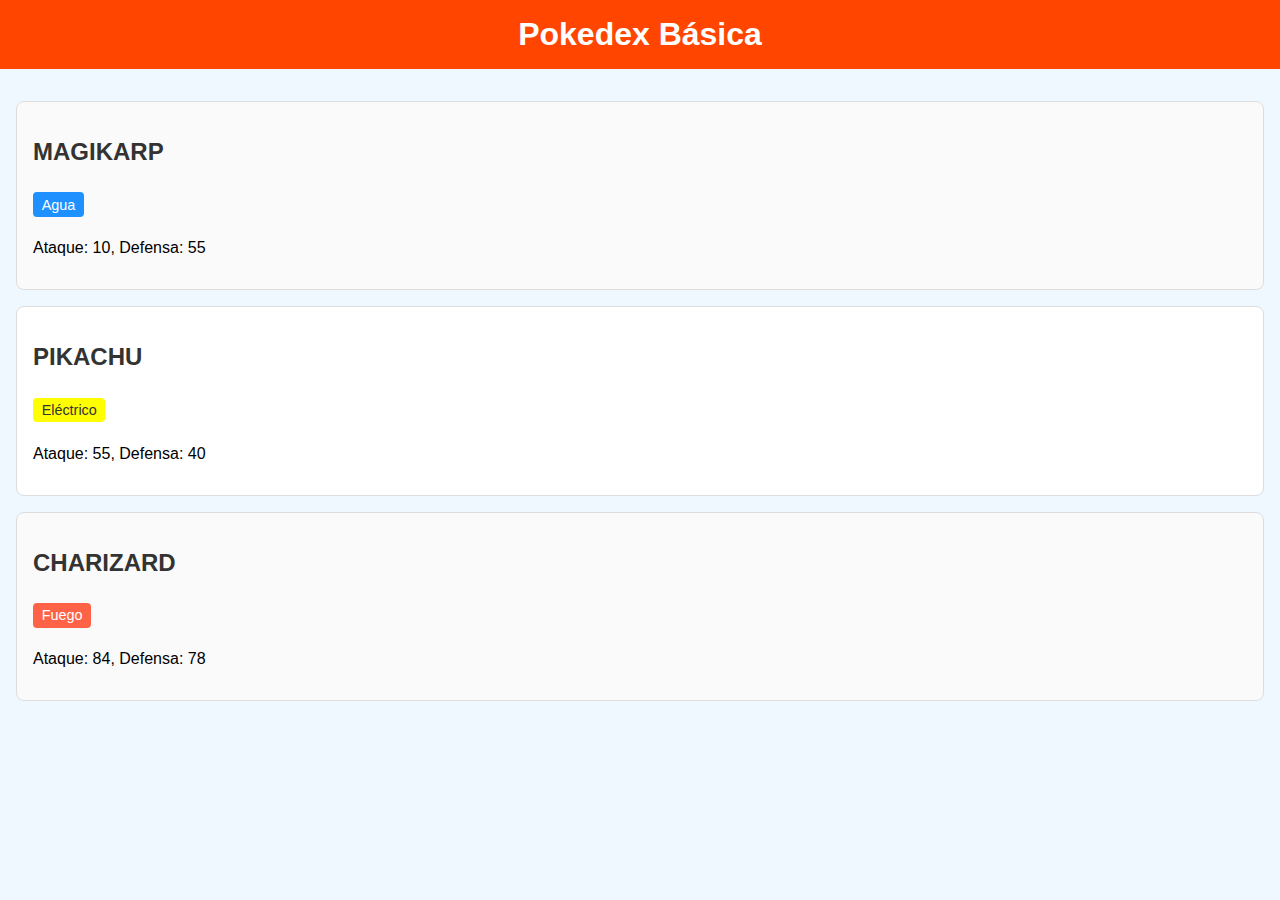
==== index.html @ b8ae5600 "Creación de estructura y estilos de la pagina web" ====
<!DOCTYPE html>
<html lang="es">
<head>
    <meta charset="UTF-8">
    <meta name="viewport" content="width=device-width, initial-scale=1.0">
    <title>Pokedex Básica</title>
    <link rel="stylesheet" href="css/styles.css">
</head>
<body>
    <header id="main-header">
        <h1 class="title">Pokedex Básica</h1>
    </header>
    <main class="pokedex">
        <!-- Pokémon más débil -->
        <section class="pokemon" id="magikarp">
            <h2 class="pokemon-name">Magikarp</h2>
            <div class="pokemon-details">
                <p class="type water">Agua</p>
                <p class="stats">Ataque: 10, Defensa: 55</p>
            </div>
        </section>

        <!-- Pokémon intermedio -->
        <section class="pokemon" id="pikachu">
            <h2 class="pokemon-name">Pikachu</h2>
            <div class="pokemon-details">
                <p class="type electric">Eléctrico</p>
                <p class="stats">Ataque: 55, Defensa: 40</p>
            </div>
        </section>

        <!-- Pokémon más fuerte -->
        <section class="pokemon" id="charizard">
            <h2 class="pokemon-name">Charizard</h2>
            <div class="pokemon-details">
                <p class="type fire">Fuego</p>
                <p class="stats">Ataque: 84, Defensa: 78</p>
            </div>
        </section>
    </main>
</body>
</html>
---- css/styles.css ----
/* Estilo general */
body {
    font-family: Arial, sans-serif;
    margin: 0;
    background-color: #f0f8ff; /* Alice Blue */
}

/* Header */
#main-header {
    background-color: #ff4500; /* Orange Red */
    color: white;
    text-align: center;
    padding: 1em;
}

.title {
    margin: 0;
}

/* Pokedex */
.pokedex {
    display: block;
    padding: 1em;
}

.pokemon {
    display: block;
    border: 1px solid #ddd;
    border-radius: 8px;
    padding: 1em;
    margin: 1em 0;
    transition: transform 0.3s;
}

.pokemon:hover {
    transform: scale(1.05);
    box-shadow: 0 4px 8px rgba(0, 0, 0, 0.2);
}

/* Estilo del nombre del Pokémon */
.pokemon-name {
    display: block;
    font-size: 1.5em;
    color: #333333; /* Gris oscuro */
    margin-bottom: 0.5em;
    text-transform: uppercase;
}

/* Tipos */
.type {
    display: inline-block;
    padding: 0.3em 0.6em;
    border-radius: 4px;
    color: white;
    font-size: 0.9em;
    text-transform: capitalize;
}

.water {
    background-color: #1e90ff; /* Dodger Blue */
}

.electric {
    background-color: rgb(255, 255, 0); /* Amarillo eléctrico */
    color: #333;
}

.fire {
    background-color: #ff6347; /* Tomato */
}

/* Estadísticas */
.stats {
    display: block;
    font-size: 1em;
    margin-top: 0.5em;
}

/* Selectores avanzados */
.pokemon:nth-child(odd) {
    background-color: #fafafa; /* Blanco grisáceo */
}

.pokemon:nth-child(even) {
    background-color: #ffffff;
}

/* Pseudoclases */
.pokemon:active {
    background-color: #ffcccb; /* Misty Rose */
    border-color: #ff4500; /* Orange Red */
}
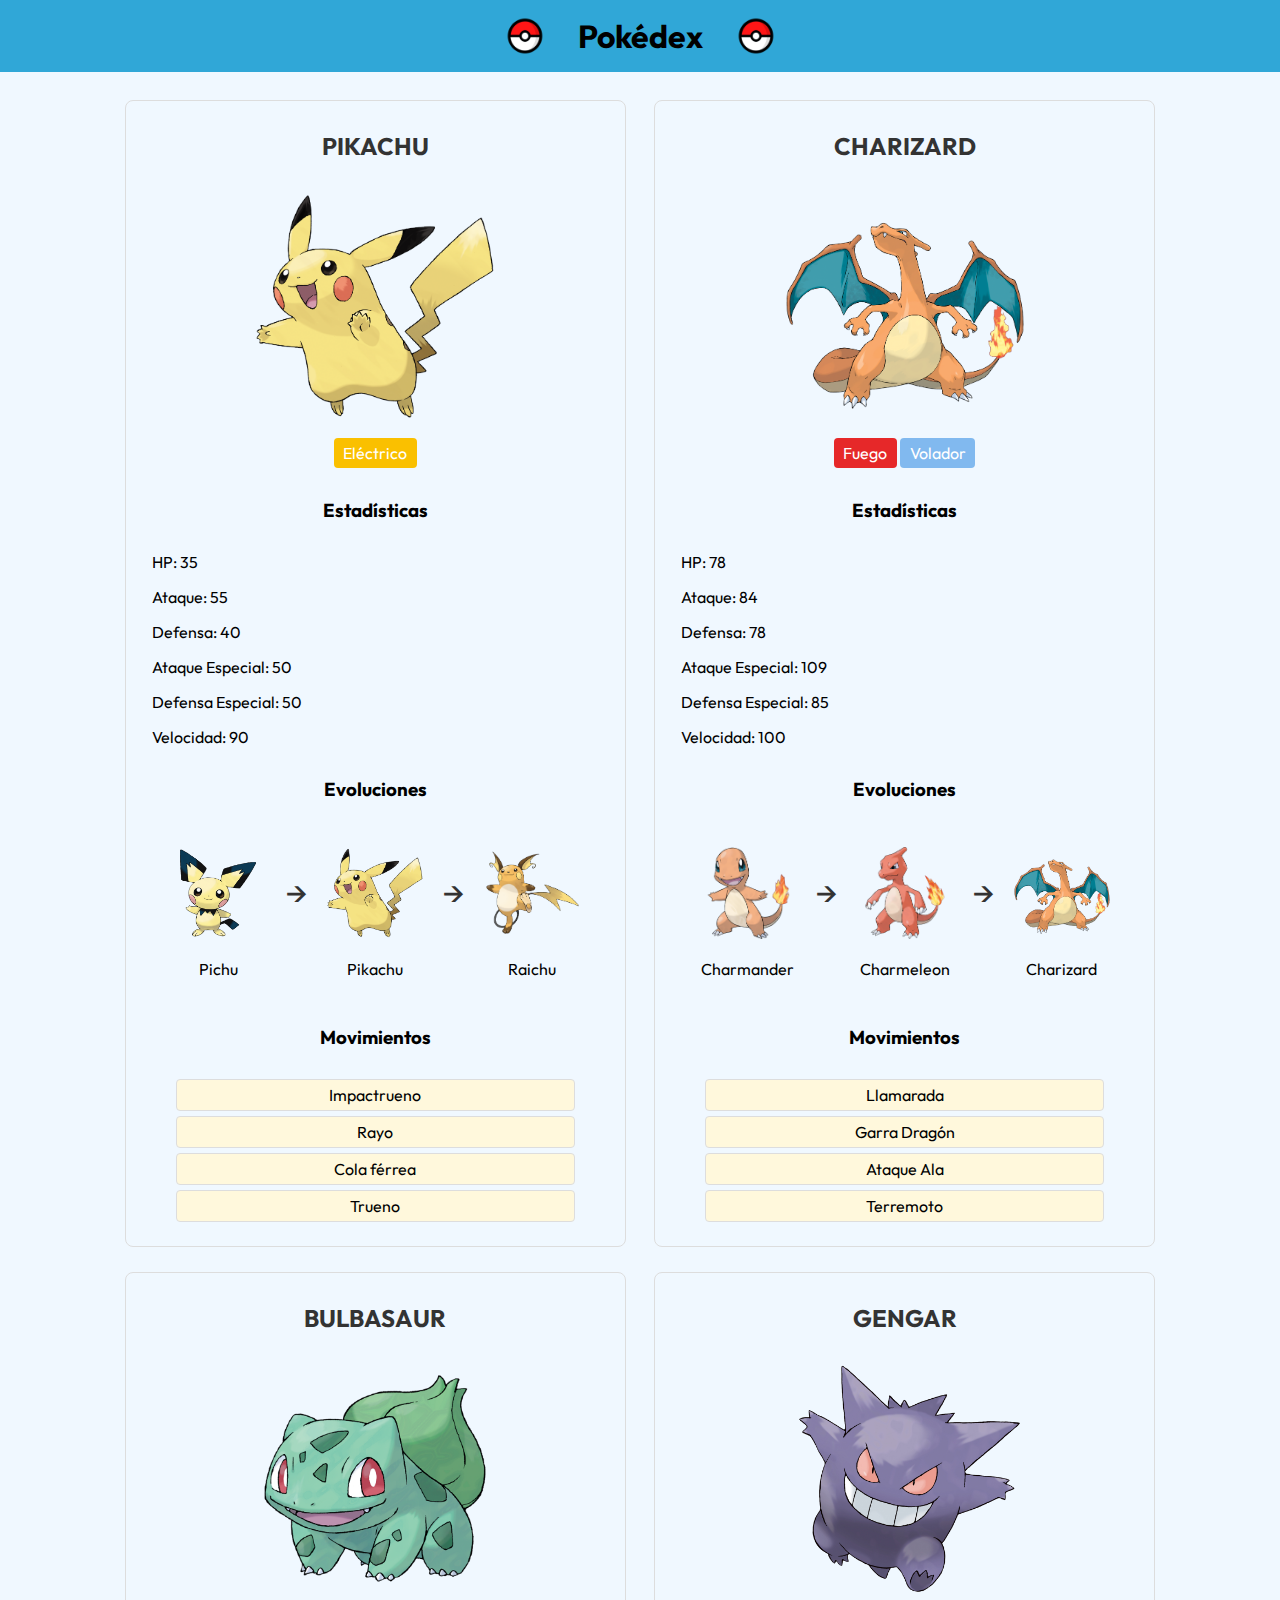
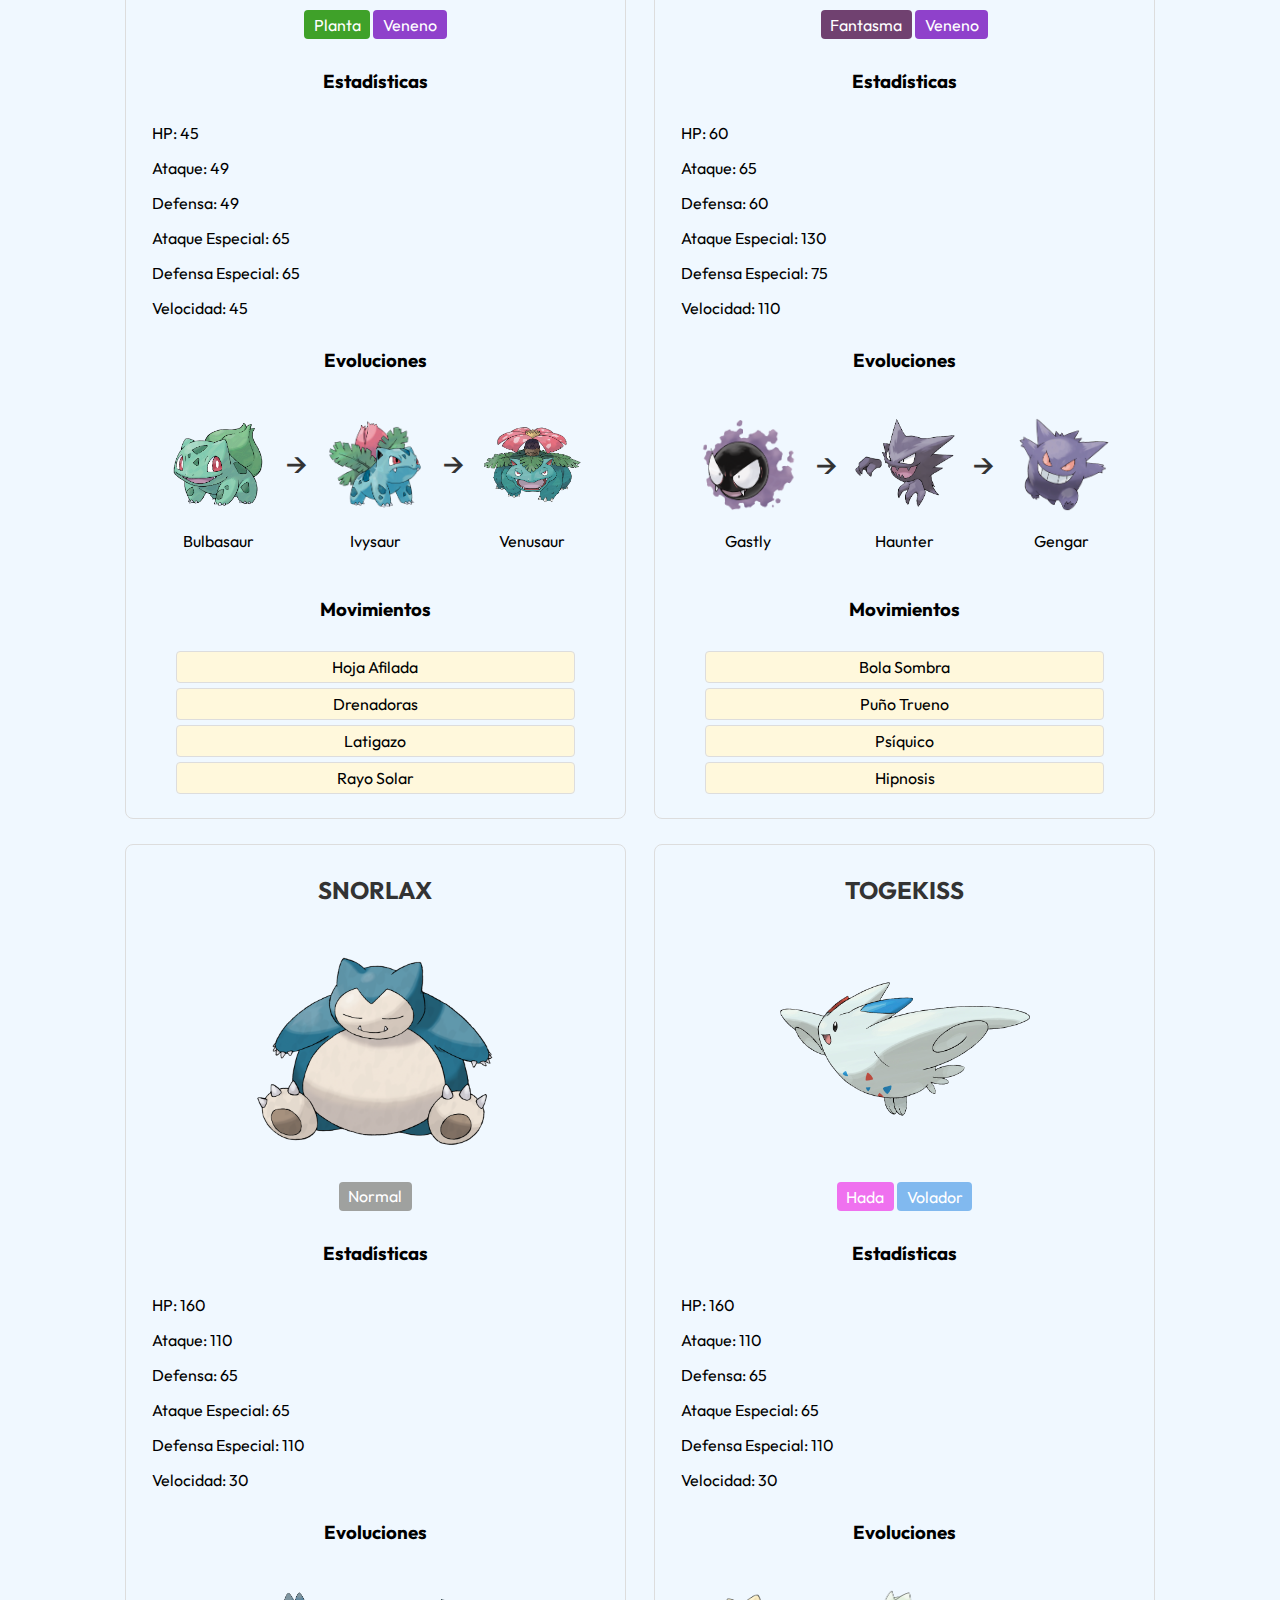
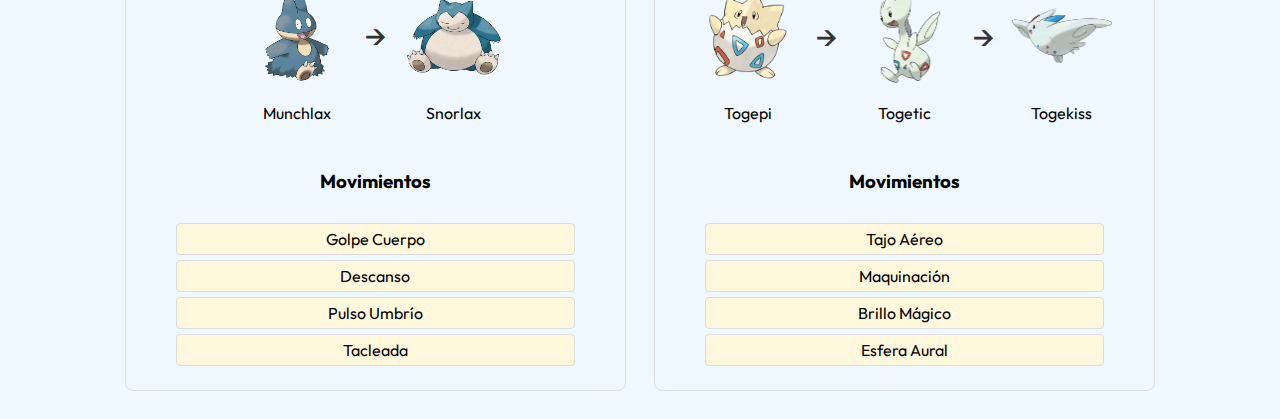
==== commit 4424066a: "Mejora visual de la página, incorporando imágenes, estadísticas, evoluciones y movimientos de combat" ====
--- a/index.html
+++ b/index.html
@@ -4,38 +4,276 @@
     <meta charset="UTF-8">
     <meta name="viewport" content="width=device-width, initial-scale=1.0">
     <title>Pokedex Básica</title>
+    <link rel="preconnect" href="https://fonts.googleapis.com">
+    <link rel="preconnect" href="https://fonts.gstatic.com" crossorigin>
+    <link href="https://fonts.googleapis.com/css2?family=Nunito+Sans:ital,opsz,wght@0,6..12,200..1000;1,6..12,200..1000&family=Outfit:wght@100..900&display=swap" rel="stylesheet">
     <link rel="stylesheet" href="css/styles.css">
 </head>
 <body>
     <header id="main-header">
-        <h1 class="title">Pokedex Básica</h1>
+        <img class="header-icon" src="images/pokeball_icon.png" alt="Pokeball">
+        <h1 class="title">Pokédex</h1>
+        <img class="header-icon" src="images/pokeball_icon.png" alt="Pokeball">
     </header>
-    <main class="pokedex">
-        <!-- Pokémon más débil -->
-        <section class="pokemon" id="magikarp">
-            <h2 class="pokemon-name">Magikarp</h2>
-            <div class="pokemon-details">
-                <p class="type water">Agua</p>
-                <p class="stats">Ataque: 10, Defensa: 55</p>
-            </div>
-        </section>
 
-        <!-- Pokémon intermedio -->
-        <section class="pokemon" id="pikachu">
-            <h2 class="pokemon-name">Pikachu</h2>
-            <div class="pokemon-details">
-                <p class="type electric">Eléctrico</p>
-                <p class="stats">Ataque: 55, Defensa: 40</p>
-            </div>
-        </section>
+    <main>
+        <!-- Pokedex principal -->
+        <section class="pokedex">
+            <article class="pokemon">
+                <h2 class="pokemon-name">Pikachu</h2>
+                <img src="images/pikachu.png" alt="Pikachu" class="pokemon-image">
+                <span class="type electric">Eléctrico</span>
+                <div class="stats">
+                    <h3>Estadísticas</h3>
+                    <p>HP: 35</p>
+                    <p>Ataque: 55</p>
+                    <p>Defensa: 40</p>
+                    <p>Ataque Especial: 50</p>
+                    <p>Defensa Especial: 50</p>
+                    <p>Velocidad: 90</p>
+                </div>
+                <!-- Evoluciones -->
+                <section class="evolutions">
+                    <h3>Evoluciones</h3>
+                    <div class="evolution-line">
+                        <div class="evolution-stage">
+                            <img src="images/pichu.png" alt="Pichu">
+                            <p>Pichu</p>
+                        </div>
+                        <span class="arrow">→</span>
+                        <div class="evolution-stage">
+                            <img src="images/pikachu.png" alt="Pikachu">
+                            <p>Pikachu</p>
+                        </div>
+                        <span class="arrow">→</span>
+                        <div class="evolution-stage">
+                            <img src="images/raichu.png" alt="Raichu">
+                            <p>Raichu</p>
+                        </div>
+                    </div>
+                </section>
+                <!-- Movimientos -->
+                <section class="moves">
+                    <h3>Movimientos</h3>
+                    <ul>
+                        <li>Impactrueno</li>
+                        <li>Rayo</li>
+                        <li>Cola férrea</li>
+                        <li>Trueno</li>
+                    </ul>
+                </section>
+            </article>
+            <article class="pokemon">
+                <h2 class="pokemon-name">Charizard</h2>
+                <img src="images/charizard.png" alt="Charizard" class="pokemon-image">
+                <span class="type fire">Fuego</span>
+                <span class="type flying">Volador</span>
+                <div class="stats">
+                    <h3>Estadísticas</h3>
+                    <p>HP: 78</p>
+                    <p>Ataque: 84</p>
+                    <p>Defensa: 78</p>
+                    <p>Ataque Especial: 109</p>
+                    <p>Defensa Especial: 85</p>
+                    <p>Velocidad: 100</p>
+                </div>
+                <section class="evolutions">
+                    <h3>Evoluciones</h3>
+                    <div class="evolution-line">
+                        <div class="evolution-stage">
+                            <img src="images/charmander.png" alt="Charmander">
+                            <p>Charmander</p>
+                        </div>
+                        <span class="arrow">→</span>
+                        <div class="evolution-stage">
+                            <img src="images/charmeleon.png" alt="Charmeleon">
+                            <p>Charmeleon</p>
+                        </div>
+                        <span class="arrow">→</span>
+                        <div class="evolution-stage">
+                            <img src="images/charizard.png" alt="Charizard">
+                            <p>Charizard</p>
+                        </div>
+                    </div>
+                </section>
+                <section class="moves">
+                    <h3>Movimientos</h3>
+                    <ul>
+                        <li>Llamarada</li>
+                        <li>Garra Dragón</li>
+                        <li>Ataque Ala</li>
+                        <li>Terremoto</li>
+                    </ul>
+                </section>
+            </article>
 
-        <!-- Pokémon más fuerte -->
-        <section class="pokemon" id="charizard">
-            <h2 class="pokemon-name">Charizard</h2>
-            <div class="pokemon-details">
-                <p class="type fire">Fuego</p>
-                <p class="stats">Ataque: 84, Defensa: 78</p>
-            </div>
+            <article class="pokemon">
+                <h2 class="pokemon-name">Bulbasaur</h2>
+                <img src="images/bulbasaur.png" alt="Bulbasaur" class="pokemon-image">
+                <span class="type grass">Planta</span>
+                <span class="type poison">Veneno</span>
+                <div class="stats">
+                    <h3>Estadísticas</h3>
+                    <p>HP: 45</p>
+                    <p>Ataque: 49</p>
+                    <p>Defensa: 49</p>
+                    <p>Ataque Especial: 65</p>
+                    <p>Defensa Especial: 65</p>
+                    <p>Velocidad: 45</p>
+                </div>
+                <section class="evolutions">
+                    <h3>Evoluciones</h3>
+                    <div class="evolution-line">
+                        <div class="evolution-stage">
+                            <img src="images/bulbasaur.png" alt="Bulbasaur">
+                            <p>Bulbasaur</p>
+                        </div>
+                        <span class="arrow">→</span>
+                        <div class="evolution-stage">
+                            <img src="images/ivysaur.png" alt="Ivysaur">
+                            <p>Ivysaur</p>
+                        </div>
+                        <span class="arrow">→</span>
+                        <div class="evolution-stage">
+                            <img src="images/venusaur.png" alt="Venusaur">
+                            <p>Venusaur</p>
+                        </div>
+                    </div>
+                </section>
+                <section class="moves">
+                    <h3>Movimientos</h3>
+                    <ul>
+                        <li>Hoja Afilada</li>
+                        <li>Drenadoras</li>
+                        <li>Latigazo</li>
+                        <li>Rayo Solar</li>
+                    </ul>
+                </section>
+            </article>
+            <article class="pokemon">
+                <h2 class="pokemon-name">Gengar</h2>
+                <img src="images/gengar.png" alt="Gengar" class="pokemon-image">
+                <span class="type ghost">Fantasma</span>
+                <span class="type poison">Veneno</span>
+                <div class="stats">
+                    <h3>Estadísticas</h3>
+                    <p>HP: 60</p>
+                    <p>Ataque: 65</p>
+                    <p>Defensa: 60</p>
+                    <p>Ataque Especial: 130</p>
+                    <p>Defensa Especial: 75</p>
+                    <p>Velocidad: 110</p>
+                </div>
+                <section class="evolutions">
+                    <h3>Evoluciones</h3>
+                    <div class="evolution-line">
+                        <div class="evolution-stage">
+                            <img src="images/gastly.png" alt="Gastly">
+                            <p>Gastly</p>
+                        </div>
+                        <span class="arrow">→</span>
+                        <div class="evolution-stage">
+                            <img src="images/haunter.png" alt="Haunter">
+                            <p>Haunter</p>
+                        </div>
+                        <span class="arrow">→</span>
+                        <div class="evolution-stage">
+                            <img src="images/gengar.png" alt="Gengar">
+                            <p>Gengar</p>
+                        </div>
+                    </div>
+                </section>
+                <section class="moves">
+                    <h3>Movimientos</h3>
+                    <ul>
+                        <li>Bola Sombra</li>
+                        <li>Puño Trueno</li>
+                        <li>Psíquico</li>
+                        <li>Hipnosis</li>
+                    </ul>
+                </section>
+            </article>
+            <article class="pokemon">
+                <h2 class="pokemon-name">Snorlax</h2>
+                <img src="images/snorlax.png" alt="Snorlax" class="pokemon-image">
+                <span class="type normal">Normal</span>
+                <div class="stats">
+                    <h3>Estadísticas</h3>
+                    <p>HP: 160</p>
+                    <p>Ataque: 110</p>
+                    <p>Defensa: 65</p>
+                    <p>Ataque Especial: 65</p>
+                    <p>Defensa Especial: 110</p>
+                    <p>Velocidad: 30</p>
+                </div>
+                <section class="evolutions">
+                    <h3>Evoluciones</h3>
+                    <div class="evolution-line">
+                        <div class="evolution-stage">
+                            <img src="images/munchlax.png" alt="Munchlax">
+                            <p>Munchlax</p>
+                        </div>
+                        <span class="arrow">→</span>
+                        <div class="evolution-stage">
+                            <img src="images/snorlax.png" alt="Snorlax">
+                            <p>Snorlax</p>
+                        </div>
+                    </div>
+                </section>
+                <section class="moves">
+                    <h3>Movimientos</h3>
+                    <ul>
+                        <li>Golpe Cuerpo</li>
+                        <li>Descanso</li>
+                        <li>Pulso Umbrío</li>
+                        <li>Tacleada</li>
+                    </ul>
+                </section>
+            </article>
+            <article class="pokemon">
+                <h2 class="pokemon-name">Togekiss</h2>
+                <img src="images/togekiss.png" alt="Togekiss" class="pokemon-image">
+                <span class="type fairy">Hada</span>
+                <span class="type flying">Volador</span>
+                <div class="stats">
+                    <h3>Estadísticas</h3>
+                    <p>HP: 160</p>
+                    <p>Ataque: 110</p>
+                    <p>Defensa: 65</p>
+                    <p>Ataque Especial: 65</p>
+                    <p>Defensa Especial: 110</p>
+                    <p>Velocidad: 30</p>
+                </div>
+                <section class="evolutions">
+                    <h3>Evoluciones</h3>
+                    <div class="evolution-line">
+                        <div class="evolution-stage">
+                            <img src="images/togepi.png" alt="Munchlax">
+                            <p>Togepi</p>
+                        </div>
+                        <span class="arrow">→</span>
+                        <div class="evolution-stage">
+                            <img src="images/togetic.png" alt="Snorlax">
+                            <p>Togetic</p>
+                        </div>
+                        <span class="arrow">→</span>
+                        <div class="evolution-stage">
+                            <img src="images/togekiss.png" alt="Snorlax">
+                            <p>Togekiss</p>
+                        </div>
+                    </div>
+                </section>
+                <section class="moves">
+                    <h3>Movimientos</h3>
+                    <ul>
+                        <li>Tajo Aéreo</li>
+                        <li>Maquinación</li>
+                        <li>Brillo Mágico</li>
+                        <li>Esfera Aural</li>
+                    </ul>
+                </section>
+            </article>
+            <!-- Puedes agregar más Pokémon aquí -->
         </section>
     </main>
 </body>
--- a/css/styles.css
+++ b/css/styles.css
@@ -1,34 +1,63 @@
+* {
+    padding: 0;
+    margin: 0;
+}
+
 /* Estilo general */
 body {
-    font-family: Arial, sans-serif;
+    font-family: "Outfit", sans-serif;
     margin: 0;
     background-color: #f0f8ff; /* Alice Blue */
+    box-sizing: border-box;
 }
 
 /* Header */
 #main-header {
-    background-color: #ff4500; /* Orange Red */
+    background-color: #30A7D7; /* Orange Red */
     color: white;
     text-align: center;
     padding: 1em;
 }
 
+.header-icon {
+    display: inline-block;
+    width: 40px;
+    height: auto;
+    vertical-align: middle;
+    margin: 0 30px;
+}
+
 .title {
+    display: inline-block;
     margin: 0;
+    color: black;
+    vertical-align: middle;
 }
 
 /* Pokedex */
 .pokedex {
     display: block;
     padding: 1em;
+    text-align: center;
+}
+
+.pokedex h2 {
+    margin: 30px 0;
+}
+
+.pokedex h3 {
+    text-align: center;
+    margin: 30px 0;
 }
 
 .pokemon {
-    display: block;
+    display: inline-block;
+    width: 40%; /* Ajuste para permitir dos por fila */
+    min-width: 300px;
+    margin: 1%;
     border: 1px solid #ddd;
     border-radius: 8px;
-    padding: 1em;
-    margin: 1em 0;
+    vertical-align: top; /* Alinear correctamente */
     transition: transform 0.3s;
 }
 
@@ -46,27 +75,52 @@
     text-transform: uppercase;
 }
 
+/* Imagen del Pokémon */
+.pokemon img {
+    display: block;
+    width: 250px;
+    height: auto;
+    margin: 0 auto 1em;
+}
+
 /* Tipos */
 .type {
     display: inline-block;
     padding: 0.3em 0.6em;
     border-radius: 4px;
     color: white;
-    font-size: 0.9em;
+    font-size: 1em;
     text-transform: capitalize;
 }
 
 .water {
-    background-color: #1e90ff; /* Dodger Blue */
+    background-color: #2980EF; /* Dodger Blue */
 }
 
 .electric {
-    background-color: rgb(255, 255, 0); /* Amarillo eléctrico */
-    color: #333;
+    background-color: #FAC000; /* Amarillo eléctrico */
 }
 
 .fire {
-    background-color: #ff6347; /* Tomato */
+    background-color: #E62829; /* Tomato */
+}
+.flying {
+    background-color: #81B9EF;
+}
+.grass {
+    background-color: #3FA129;
+}
+.poison {
+    background-color: #8F41CB;
+}
+.fairy {
+    background-color: #EF71EF;
+}
+.ghost {
+    background-color: #704170;
+}
+.normal {
+    background-color: #9FA19F;
 }
 
 /* Estadísticas */
@@ -74,19 +128,71 @@
     display: block;
     font-size: 1em;
     margin-top: 0.5em;
+    text-align: left;
+    padding: 0 1em;
 }
 
-/* Selectores avanzados */
-.pokemon:nth-child(odd) {
-    background-color: #fafafa; /* Blanco grisáceo */
+.stats p {
+    margin: 15px 0;
+    margin-left: 10px;
 }
 
-.pokemon:nth-child(even) {
-    background-color: #ffffff;
-}
 
 /* Pseudoclases */
 .pokemon:active {
     background-color: #ffcccb; /* Misty Rose */
     border-color: #ff4500; /* Orange Red */
 }
+/* Evoluciones */
+.evolutions {
+    margin-top: 1em;
+}
+
+.evolution-line {
+    display: inline-block;
+    text-align: center;
+    margin: 1em 0;
+}
+
+.evolution-stage {
+    display: inline-block;
+    text-align: center;
+    margin: 0 10px;
+    vertical-align: middle;
+    position: relative;
+}
+
+.evolution-stage img {
+    display: inline-block;
+    width: 100px;
+    height: auto;
+}
+
+.arrow {
+    display: inline-block;
+    font-size: 2em;
+    color: #333;
+    vertical-align: middle;
+    position: relative;
+    top: -20px;
+    margin: 0 5px;
+}
+
+/* Movimientos */
+.moves {
+    margin-top: 1em;
+    margin-bottom: 1.5em;
+}
+
+.moves ul {
+    list-style-type: none;
+    padding: 0;
+}
+
+.moves li {
+    background-color: #fff8dc; /* Cornsilk */
+    margin: 5px 50px;
+    padding: 5px;
+    border-radius: 4px;
+    border: 1px solid #ddd;
+}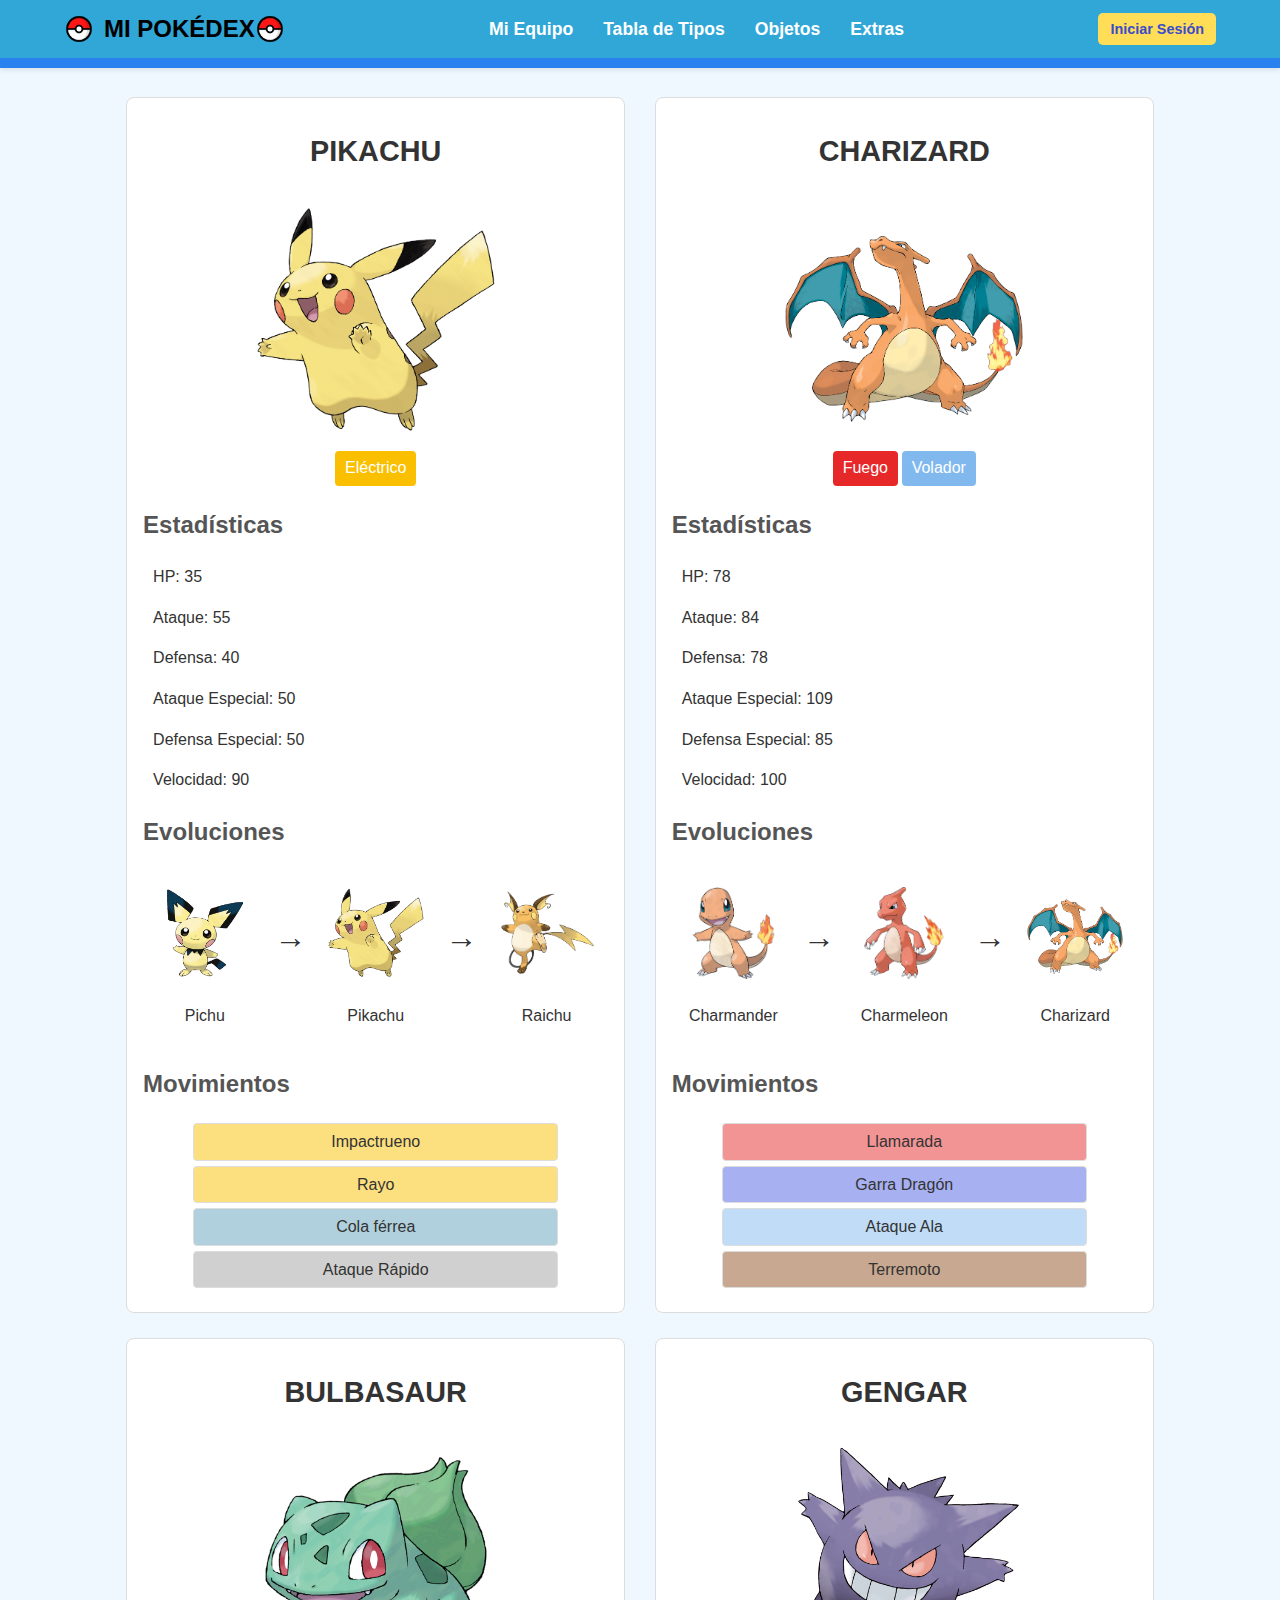
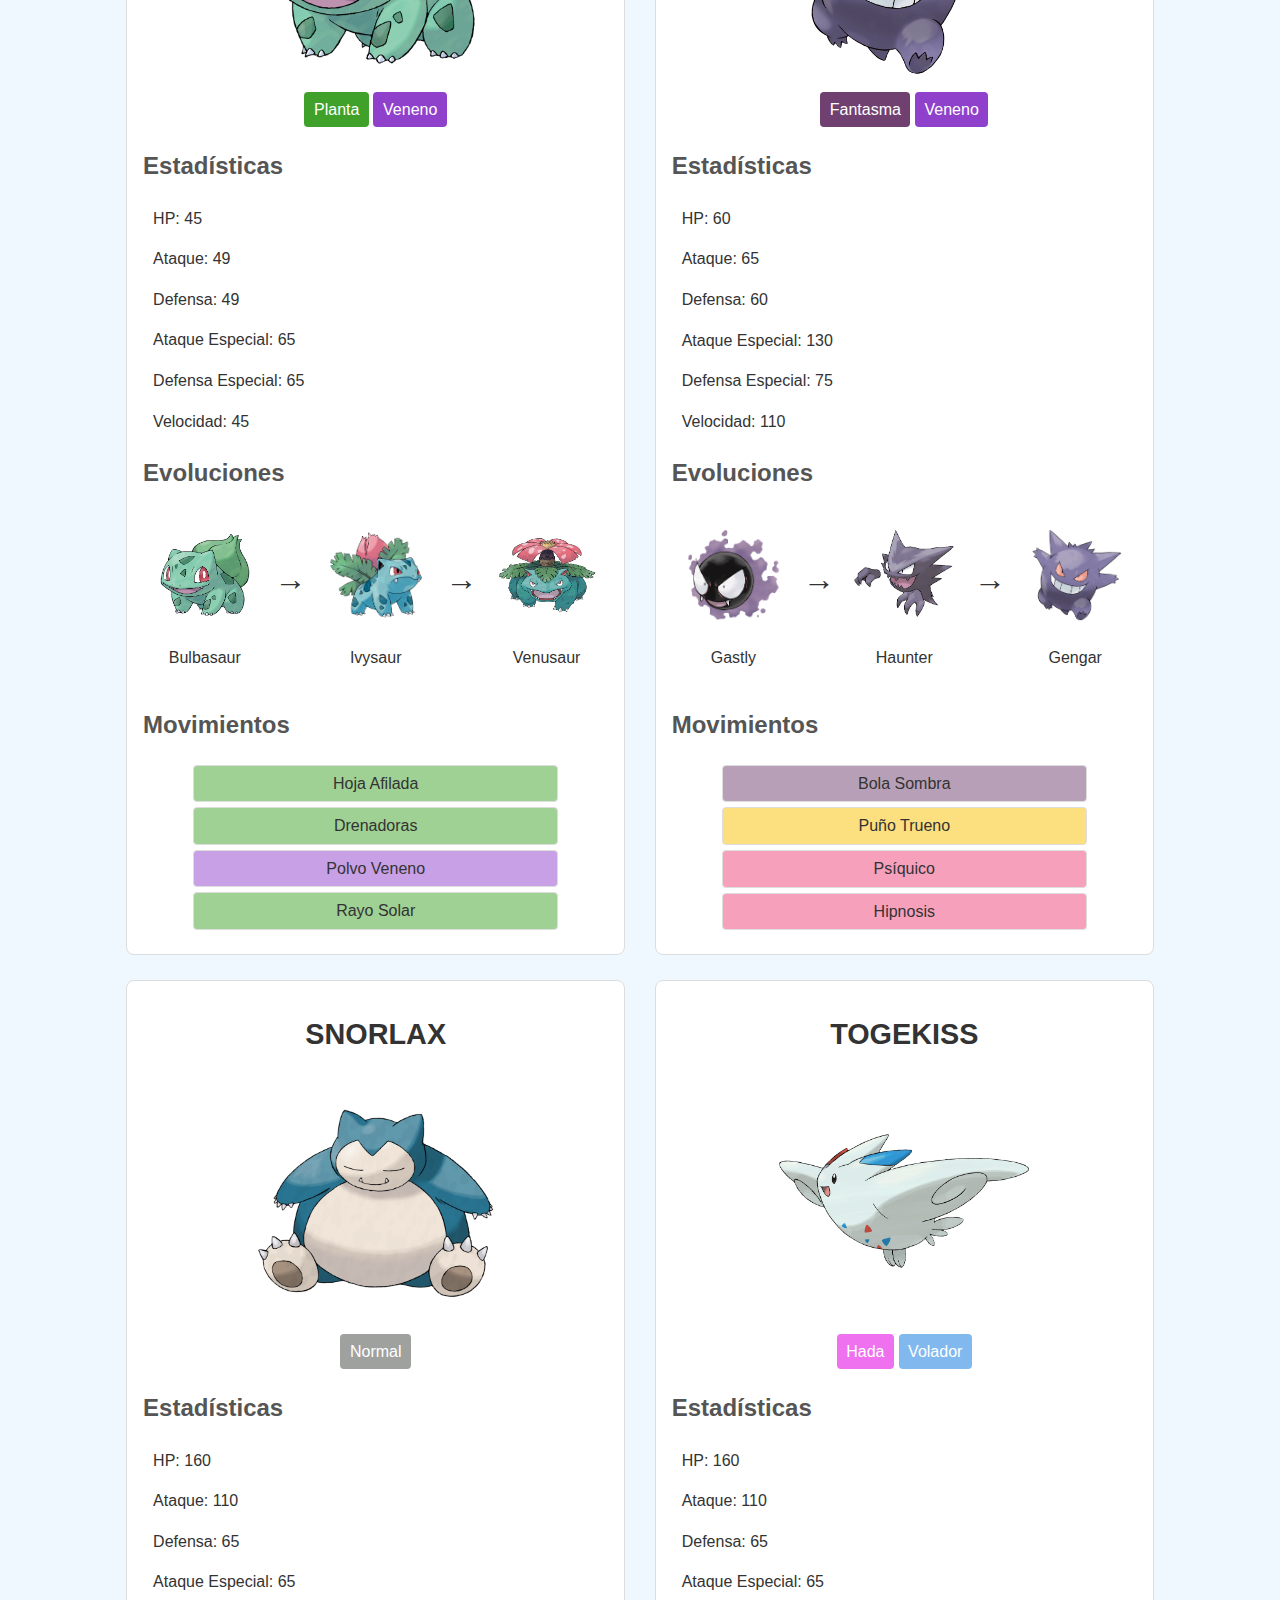
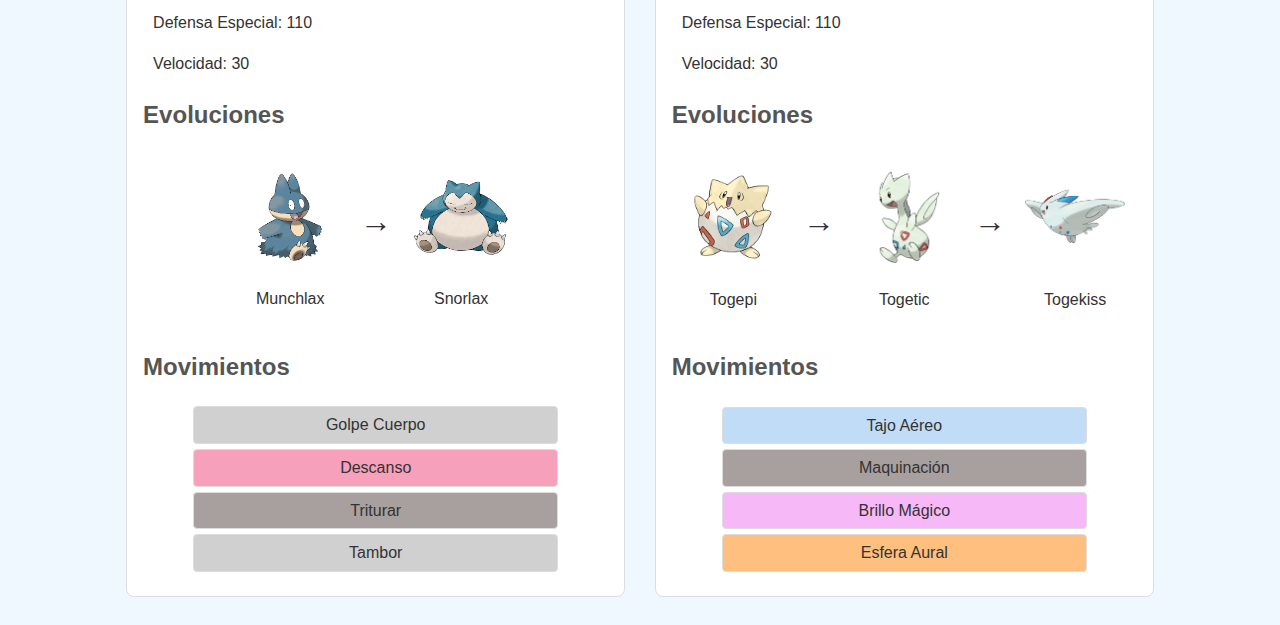
==== commit fe074f10: "Implementación de especificidad y herencia CSS; nuevas secciones en navbar (sin funcionalidad); dise" ====
--- a/index.html
+++ b/index.html
@@ -8,13 +8,32 @@
     <link rel="preconnect" href="https://fonts.gstatic.com" crossorigin>
     <link href="https://fonts.googleapis.com/css2?family=Nunito+Sans:ital,opsz,wght@0,6..12,200..1000;1,6..12,200..1000&family=Outfit:wght@100..900&display=swap" rel="stylesheet">
     <link rel="stylesheet" href="css/styles.css">
+    <script>
+        function toggleMenu() {
+            const navLinks = document.querySelector('.nav-links');
+            navLinks.classList.toggle('active');  // Cambia la visibilidad de los enlaces de navegación
+        }
+    </script>
 </head>
 <body>
-    <header id="main-header">
-        <img class="header-icon" src="images/pokeball_icon.png" alt="Pokeball">
-        <h1 class="title">Pokédex</h1>
-        <img class="header-icon" src="images/pokeball_icon.png" alt="Pokeball">
-    </header>
+    <nav class="navbar">
+
+        <div class="logo">
+            <img src="images/pokeball_icon.png" alt="Pokébola" class="pokeball">
+            <span class="title">Mi Pokédex</span>
+            <img src="images/pokeball_icon.png" alt="Pokébola" class="pokeball">
+        </div>
+        <button class="menu-toggle" onclick="toggleMenu()">&#9776;</button>
+        <ul class="nav-links">
+            <li><a href="#team">Mi Equipo</a></li>
+            <li><a href="#types">Tabla de Tipos</a></li>
+            <li><a href="#items">Objetos</a></li>
+            <li><a href="#extras">Extras</a></li>
+        </ul>
+        <div class="actions">
+            <button class="btn-login">Iniciar Sesión</button>
+        </div>
+    </nav>
 
     <main>
         <!-- Pokedex principal -->
@@ -56,10 +75,10 @@
                 <section class="moves">
                     <h3>Movimientos</h3>
                     <ul>
-                        <li>Impactrueno</li>
-                        <li>Rayo</li>
-                        <li>Cola férrea</li>
-                        <li>Trueno</li>
+                        <li class="electric">Impactrueno</li>
+                        <li class="electric">Rayo</li>
+                        <li class="steel">Cola férrea</li>
+                        <li class="normal">Ataque Rápido</li>
                     </ul>
                 </section>
             </article>
@@ -99,10 +118,10 @@
                 <section class="moves">
                     <h3>Movimientos</h3>
                     <ul>
-                        <li>Llamarada</li>
-                        <li>Garra Dragón</li>
-                        <li>Ataque Ala</li>
-                        <li>Terremoto</li>
+                        <li class="fire">Llamarada</li>
+                        <li class="dragon">Garra Dragón</li>
+                        <li class="flying">Ataque Ala</li>
+                        <li class="ground">Terremoto</li>
                     </ul>
                 </section>
             </article>
@@ -143,10 +162,10 @@
                 <section class="moves">
                     <h3>Movimientos</h3>
                     <ul>
-                        <li>Hoja Afilada</li>
-                        <li>Drenadoras</li>
-                        <li>Latigazo</li>
-                        <li>Rayo Solar</li>
+                        <li class="grass">Hoja Afilada</li>
+                        <li class="grass">Drenadoras</li>
+                        <li class="poison">Polvo Veneno</li>
+                        <li class="grass">Rayo Solar</li>
                     </ul>
                 </section>
             </article>
@@ -186,10 +205,10 @@
                 <section class="moves">
                     <h3>Movimientos</h3>
                     <ul>
-                        <li>Bola Sombra</li>
-                        <li>Puño Trueno</li>
-                        <li>Psíquico</li>
-                        <li>Hipnosis</li>
+                        <li class="ghost">Bola Sombra</li>
+                        <li class="electric">Puño Trueno</li>
+                        <li class="psychic">Psíquico</li>
+                        <li class="psychic">Hipnosis</li>
                     </ul>
                 </section>
             </article>
@@ -223,10 +242,10 @@
                 <section class="moves">
                     <h3>Movimientos</h3>
                     <ul>
-                        <li>Golpe Cuerpo</li>
-                        <li>Descanso</li>
-                        <li>Pulso Umbrío</li>
-                        <li>Tacleada</li>
+                        <li class="normal">Golpe Cuerpo</li>
+                        <li class="psychic">Descanso</li>
+                        <li class="dark">Triturar</li>
+                        <li class="normal">Tambor</li>
                     </ul>
                 </section>
             </article>
@@ -266,10 +285,10 @@
                 <section class="moves">
                     <h3>Movimientos</h3>
                     <ul>
-                        <li>Tajo Aéreo</li>
-                        <li>Maquinación</li>
-                        <li>Brillo Mágico</li>
-                        <li>Esfera Aural</li>
+                        <li class="flying">Tajo Aéreo</li>
+                        <li class="dark">Maquinación</li>
+                        <li class="fairy">Brillo Mágico</li>
+                        <li class="fighting">Esfera Aural</li>
                     </ul>
                 </section>
             </article>
--- a/css/styles.css
+++ b/css/styles.css
@@ -1,22 +1,211 @@
 * {
     padding: 0;
     margin: 0;
+    box-sizing: border-box;
 }
 
 /* Estilo general */
 body {
-    font-family: "Outfit", sans-serif;
+    font-family: "Poppins", sans-serif;
+    line-height: 1.6;
     margin: 0;
     background-color: #f0f8ff; /* Alice Blue */
+    color: #333;
     box-sizing: border-box;
+}
+/* General */
+.navbar {
+    display: flex;
+    justify-content: space-between; /* Distribuye los elementos de forma equitativa */
+    align-items: center; /* Alinea verticalmente los elementos */
+    background-color: #30A7D7;
+    padding: 10px 5%; /* Reduce el padding para que no sea tan ancho */
+    color: white;
+    box-shadow: 0 2px 5px rgba(0, 0, 0, 0.1);
+    border-bottom: 10px solid #2980EF;
+    position: relative;
+}
+
+/* Logo */
+.logo {
+    display: flex;
+    align-items: center; /* Alinea el logo verticalmente */
+}
+
+.logo .pokeball {
+    width: 30px;
+    height: auto;
+    margin-right: 10px; /* Da espacio al título */
+}
+
+.logo .title {
+    font-size: 1.5em;
+    font-weight: bold;
+    text-transform: uppercase;
+}
+
+/* Enlaces de navegación */
+.nav-links {
+    list-style: none;
+    padding: 0;
+    margin: 0;
+    display: flex;
+    justify-content: center; /* Centra los enlaces */
+    flex-grow: 1; /* Permite que ocupe el espacio restante */
+}
+
+.nav-links li {
+    margin: 0 15px; /* Espaciado entre los enlaces */
+}
+
+.nav-links a {
+    text-decoration: none;
+    color: white;
+    font-weight: bold;
+    font-size: 1.1em;
+    transition: color 0.3s;
+}
+
+.nav-links a:hover {
+    color: #FFDD57;
+}
+
+/* Botón de inicio de sesión */
+.actions {
+    display: flex;
+    justify-content: flex-end; /* Alinea el botón a la derecha */
+    align-items: center;
+}
+
+.btn-login {
+    background-color: #FFDD57;
+    border: none;
+    padding: 8px 12px;
+    border-radius: 5px;
+    color: #3B4CCA;
+    font-weight: bold;
+    cursor: pointer;
+    font-size: 0.9em;
+    transition: background-color 0.3s;
+}
+
+.btn-login:hover {
+    background-color: #FFC107;
+}
+.menu-toggle{
+    display: none;
+}
+
+/* Media Queries para Pantallas Pequeñas */
+@media (max-width: 930px) {
+    .navbar {
+        padding: 10px 5%; /* Ajuste de padding para pantallas pequeñas */
+        flex-direction: column; /* Apila los elementos de la navbar */
+        align-items: center; /* Centra los elementos en la pantalla */
+    }
+
+    /* Logo */
+    .logo {
+        display: flex;
+        justify-content: center; /* Centra el logo */
+        margin-bottom: 10px; /* Espacio debajo del logo */
+    }
+
+    .logo .pokeball {
+        width: 25px; /* Ajusta el tamaño del logo */
+        height: auto;
+        margin-right: 8px; /* Espacio entre la pokeball y el título */
+    }
+
+    .logo .title {
+        font-size: 1.2em; /* Reduce el tamaño del texto */
+    }
+
+    /* Enlaces de navegación */
+    .nav-links {
+        list-style: none;
+        padding: 0;
+        margin: 0;
+        display: none; /* Oculta los enlaces de forma predeterminada */
+        flex-direction: column; /* Los enlaces estarán en columna */
+        align-items: center; /* Centra los enlaces */
+        width: 100%; /* Asegura que los enlaces ocupen toda la pantalla */
+        text-align: center;
+    }
+
+    .nav-links li {
+        margin: 10px 0; /* Espacio entre los enlaces */
+    }
+
+    .nav-links a {
+        text-decoration: none;
+        color: white;
+        font-weight: bold;
+        font-size: 1.1em;
+        transition: color 0.3s;
+    }
+
+    .nav-links a:hover {
+        color: #FFDD57;
+    }
+
+    /* Botón de inicio de sesión */
+    .actions {
+        display: flex;
+        justify-content: center; /* Centra el botón de inicio de sesión */
+        margin-top: 10px; /* Espacio superior */
+        width: 100%; /* Asegura que el botón ocupe toda la pantalla */
+    }
+
+    .btn-login {
+        background-color: #FFDD57;
+        border: none;
+        padding: 12px 20px;
+        border-radius: 5px;
+        color: #3B4CCA;
+        font-weight: bold;
+        cursor: pointer;
+        font-size: 1em;
+        transition: background-color 0.3s;
+        width: 50%; /* El botón ocupará el 80% del ancho de la pantalla */
+        text-align: center;
+    }
+
+    .btn-login:hover {
+        background-color: #FFC107;
+    }
+
+    /* Botón de menú hamburguesa */
+    .menu-toggle {
+        display: block; /* Muestra el botón de menú hamburguesa en pantallas pequeñas */
+        background-color: #30A7D7;
+        border: none;
+        color: white;
+        font-size: 1.5em;
+        padding: 10px;
+        cursor: pointer;
+        position: absolute;
+        right: 10px;
+        top: 10px;
+    }
+
+    /* Mostrar el menú cuando se haga clic en el menú hamburguesa */
+    .nav-links.active {
+        display: flex; /* Muestra los enlaces de navegación cuando se activa */
+    }
+
+    .pokemon {
+        height: 1500px;
+    }
 }
 
 /* Header */
 #main-header {
-    background-color: #30A7D7; /* Orange Red */
+    background-color: #30A7D7;
     color: white;
     text-align: center;
     padding: 1em;
+    border-bottom: 10px solid #2980EF;
 }
 
 .header-icon {
@@ -24,7 +213,7 @@
     width: 40px;
     height: auto;
     vertical-align: middle;
-    margin: 0 30px;
+    margin: 0 15px;
 }
 
 .title {
@@ -36,18 +225,20 @@
 
 /* Pokedex */
 .pokedex {
-    display: block;
     padding: 1em;
     text-align: center;
 }
 
 .pokedex h2 {
     margin: 30px 0;
+    font-size: 1.8em;
 }
 
 .pokedex h3 {
-    text-align: center;
-    margin: 30px 0;
+    text-align: left; /* Asegura que todos los h3 estén alineados a la izquierda */
+    margin: 20px 0; /* Separación superior e inferior */
+    font-size: 1.5em;
+    color: #555;
 }
 
 .pokemon {
@@ -55,6 +246,7 @@
     width: 40%; /* Ajuste para permitir dos por fila */
     min-width: 300px;
     margin: 1%;
+    background-color: #ffffff;
     border: 1px solid #ddd;
     border-radius: 8px;
     vertical-align: top; /* Alinear correctamente */
@@ -123,6 +315,132 @@
     background-color: #9FA19F;
 }
 
+.moves .electric {
+    background-color: rgb(250, 192, 0, 0.5);
+}
+
+.moves .electric:hover {
+    background-color: rgb(250, 192, 0, 1);
+    color: white;
+}
+
+.moves .steel {
+    background-color: rgb(96, 162, 185, 0.5);
+}
+
+.moves .steel:hover {
+    background-color: rgb(96, 162, 185, 1);
+    color: white;
+}
+
+.moves .normal {
+    background-color: rgb(159, 161, 159, 0.5);
+}
+
+.moves .normal:hover {
+    background-color: rgb(159, 161, 159, 1);
+    color: white;
+}
+
+.moves .fire {
+    background-color: rgb(230, 40, 41, 0.5);
+}
+
+.moves .fire:hover {
+    background-color: rgb(230, 40, 41, 1);
+    color: white;
+}
+
+.moves .dragon {
+    background-color: rgb(80, 97, 225, 0.5);
+}
+
+.moves .dragon:hover {
+    background-color: rgb(80, 97, 225, 1);
+    color: white;
+}
+
+.moves .ground {
+    background-color: rgb(145, 82, 33, 0.5);
+}
+
+.moves .ground:hover {
+    background-color: rgb(145, 82, 33, 1);
+    color: white;
+}
+
+.moves .flying {
+    background-color: rgb(129, 185, 239, 0.5);
+}
+
+.moves .flying:hover {
+    background-color: rgb(129, 185, 239, 1);
+    color: white;
+}
+
+.moves .grass {
+    background-color: rgb(63, 161, 41, 0.5);
+}
+
+.moves .grass:hover {
+    background-color: rgb(63, 161, 41, 1);
+    color: white;
+}
+
+.moves .poison {
+    background-color: rgb(143, 65, 203, 0.5);
+}
+
+.moves .poison:hover {
+    background-color: rgb(143, 65, 203, 1);
+    color: white;
+}
+
+.moves .ghost {
+    background-color: rgb(112, 65, 112, 0.5);
+}
+
+.moves .ghost:hover {
+    background-color: rgb(112, 65, 112, 1);
+    color: white;
+}
+
+.moves .psychic {
+    background-color: rgb(239, 65, 121, 0.5);
+}
+
+.moves .psychic:hover {
+    background-color: rgb(239, 65, 121, 1);
+    color: white;
+}
+
+.moves .dark {
+    background-color: rgb(80, 65, 63, 0.5);
+}
+
+.moves .dark:hover {
+    background-color: rgb(80, 65, 63, 1);
+    color: white;
+}
+
+.moves .fairy {
+    background-color: rgb(239, 113, 239, 0.5);
+}
+
+.moves .fairy:hover {
+    background-color: rgb(239, 113, 239, 1);
+    color: white;
+}
+
+.moves .fighting {
+    background-color: rgb(255, 128, 0, 0.5);
+}
+
+.moves .fighting:hover {
+    background-color: rgb(255, 128, 0, 1);
+    color: white;
+}
+
 /* Estadísticas */
 .stats {
     display: block;
@@ -146,6 +464,7 @@
 /* Evoluciones */
 .evolutions {
     margin-top: 1em;
+    padding: 0 1em;
 }
 
 .evolution-line {
@@ -182,6 +501,7 @@
 .moves {
     margin-top: 1em;
     margin-bottom: 1.5em;
+    padding: 0 1em;
 }
 
 .moves ul {
@@ -195,4 +515,4 @@
     padding: 5px;
     border-radius: 4px;
     border: 1px solid #ddd;
-}+}
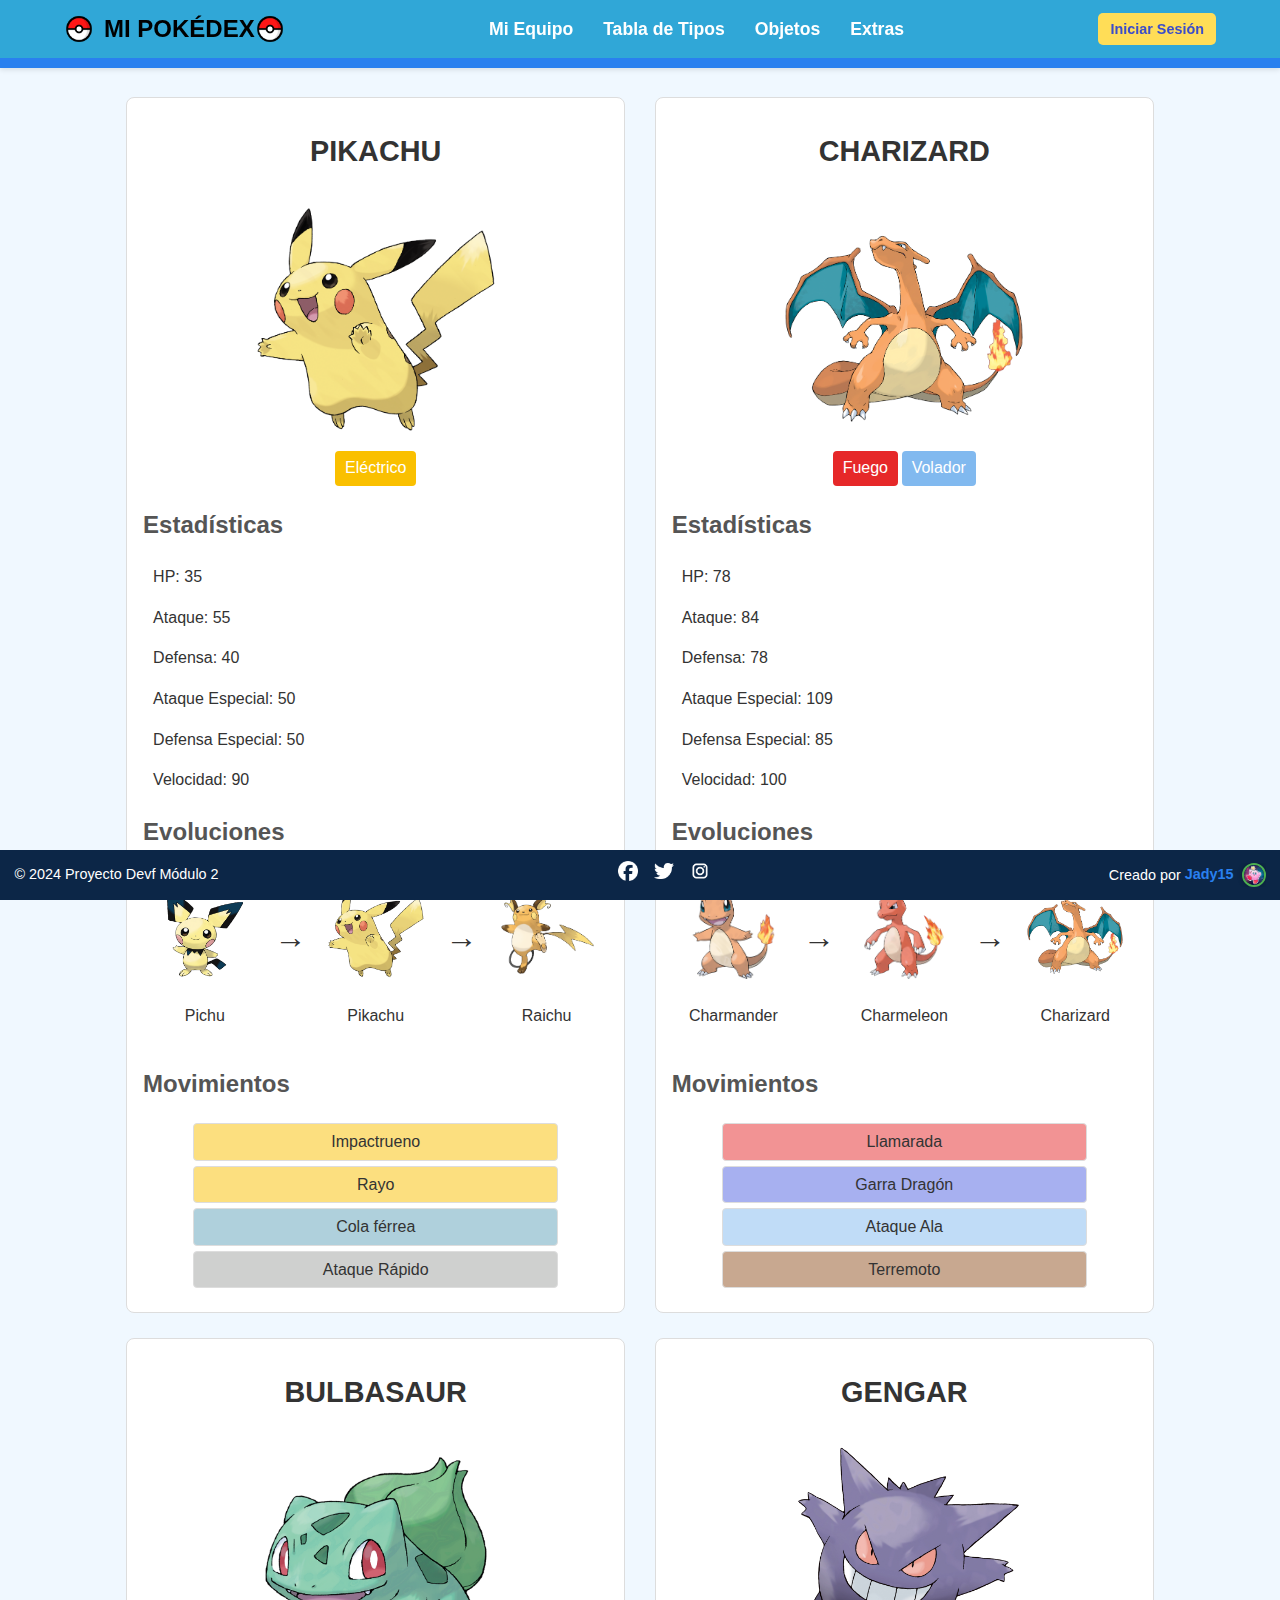
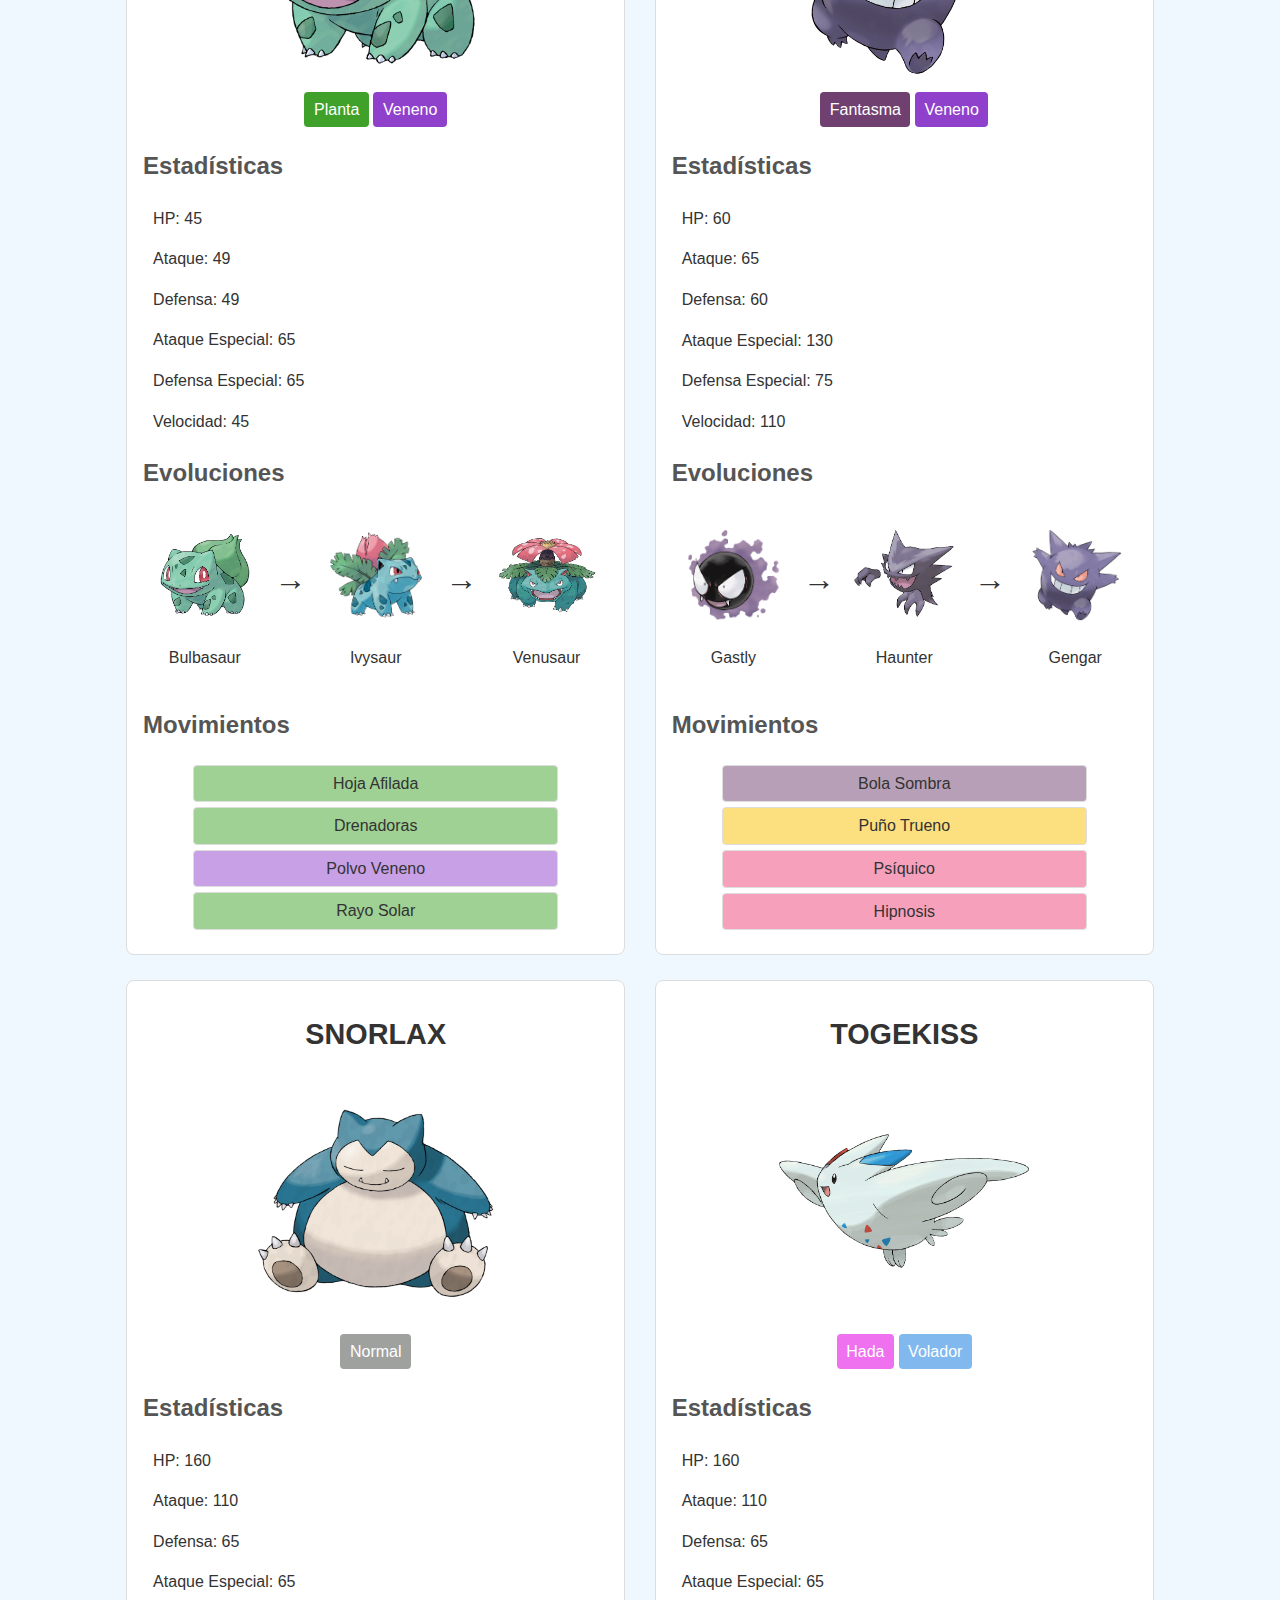
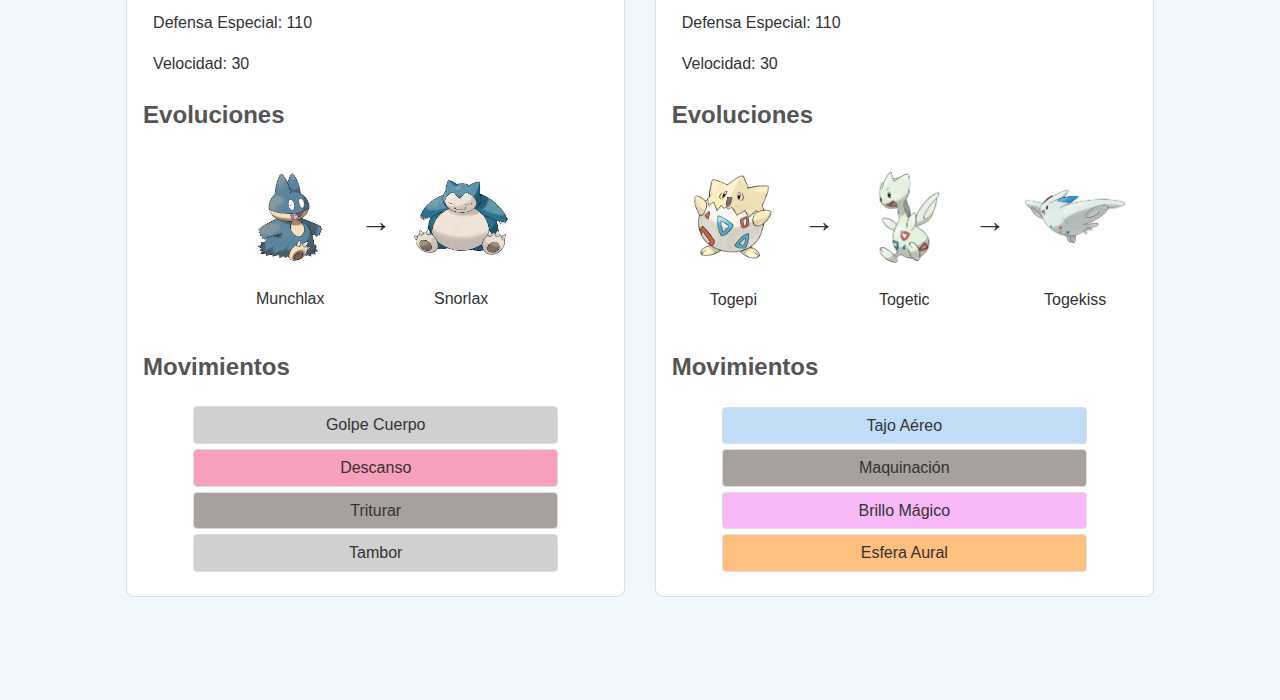
==== commit d91dfdd0: "Integración de footer en la parte inferior de la página." ====
--- a/index.html
+++ b/index.html
@@ -25,9 +25,9 @@
         </div>
         <button class="menu-toggle" onclick="toggleMenu()">&#9776;</button>
         <ul class="nav-links">
-            <li><a href="#team">Mi Equipo</a></li>
-            <li><a href="#types">Tabla de Tipos</a></li>
-            <li><a href="#items">Objetos</a></li>
+            <li><a href="index.html">Mi Equipo</a></li>
+            <li><a href="#">Tabla de Tipos</a></li>
+            <li><a href="objetos.html">Objetos</a></li>
             <li><a href="#extras">Extras</a></li>
         </ul>
         <div class="actions">
@@ -295,5 +295,39 @@
             <!-- Puedes agregar más Pokémon aquí -->
         </section>
     </main>
+
+    <!-- Footer -->
+    <footer class="footer">
+        <!-- Derechos reservados -->
+        <div class="footer-section">
+            <p>&copy; 2024 Proyecto Devf Módulo 2</p>
+        </div>
+        
+        <!-- Redes sociales -->
+        <div class="footer-section social-icons">
+            <a href="https://facebook.com" target="_blank" aria-label="Facebook">
+                <img src="images/facebook-logo.png" alt="Facebook">
+            </a>
+            <a href="https://twitter.com" target="_blank" aria-label="Twitter">
+                <img src="images/twitter-logo.png" alt="Twitter">
+            </a>
+            <a href="https://instagram.com" target="_blank" aria-label="Instagram">
+                <img src="images/instagram-logo.png" alt="Instagram">
+            </a>
+        </div>
+
+        <!-- Autor -->
+        <div class="footer-section">
+            <p>
+                Creado por 
+                <a href="https://github.com/Jady15" target="_blank" class="github-footer">
+                    Jady15 
+                    <span class="profile-photo">
+                        <img src="images/profile.png" alt="Foto de perfil de Jady15">
+                    </span>
+                </a>
+            </p>
+        </div>
+    </footer>
 </body>
 </html>
--- a/css/styles.css
+++ b/css/styles.css
@@ -13,6 +13,10 @@
     color: #333;
     box-sizing: border-box;
 }
+
+main {
+    margin-bottom: 75px;
+}
 /* General */
 .navbar {
     display: flex;
@@ -23,7 +27,9 @@
     color: white;
     box-shadow: 0 2px 5px rgba(0, 0, 0, 0.1);
     border-bottom: 10px solid #2980EF;
-    position: relative;
+    position: sticky;
+    top: 0; /* Se pega en la parte superior cuando llegamos a esa posición */
+    z-index: 1000; /* Asegura que se mantenga sobre el contenido */
 }
 
 /* Logo */
@@ -516,3 +522,77 @@
     border-radius: 4px;
     border: 1px solid #ddd;
 }
+
+/* Footer */
+.footer {
+    position: fixed;
+    bottom: 0;
+    left: 0;
+    right: 0;
+    background-color: #0C2647;
+    color: #fff;
+    padding: 0 1em;
+    display: flex;
+    justify-content: space-between;
+    align-items: center;
+    height: 50px;
+    font-family: Arial, sans-serif;
+    font-size: 0.9em;
+}
+
+/* Secciones del footer */
+.footer-section {
+    display: flex;
+    align-items: center;
+    justify-content: flex-start;
+    overflow: hidden; /* Evita desbordamientos */
+}
+
+/* Redes sociales */
+.social-icons a {
+    margin: 0 8px;
+    display: inline-block;
+}
+
+.social-icons img {
+    width: 20px;
+    height: 20px;
+    transition: transform 0.3s;
+}
+
+.social-icons img:hover {
+    transform: scale(1.2);
+}
+
+/* Enlaces */
+.footer a {
+    color: #2980EF;
+    text-decoration: none;
+    font-weight: bold;
+}
+
+.footer a:hover {
+    text-decoration: underline;
+}
+
+/* Foto del perfil */
+.profile-photo img {
+    width: 24px; /* Ajusta el tamaño de la imagen */
+    height: 24px; /* Asegura un tamaño cuadrado */
+    border-radius: 50%; /* Hace la imagen circular */
+    margin-left: 8px; /* Espaciado entre el texto y la foto */
+    vertical-align: middle; /* Alinea la imagen con el texto */
+    border: 2px solid #4CAF50; /* Borde decorativo */
+    box-shadow: 0 0 5px rgba(0, 0, 0, 0.3); /* Sombra para resaltar */
+}
+
+.github-footer {
+    display: inline-flex;
+    align-items: center; /* Alinea texto e imagen en el centro */
+    text-decoration: none;
+}
+
+.github-footer:hover .profile-photo img {
+    transform: scale(1.1); /* Amplía ligeramente al pasar el cursor */
+    transition: transform 0.3s ease;
+}
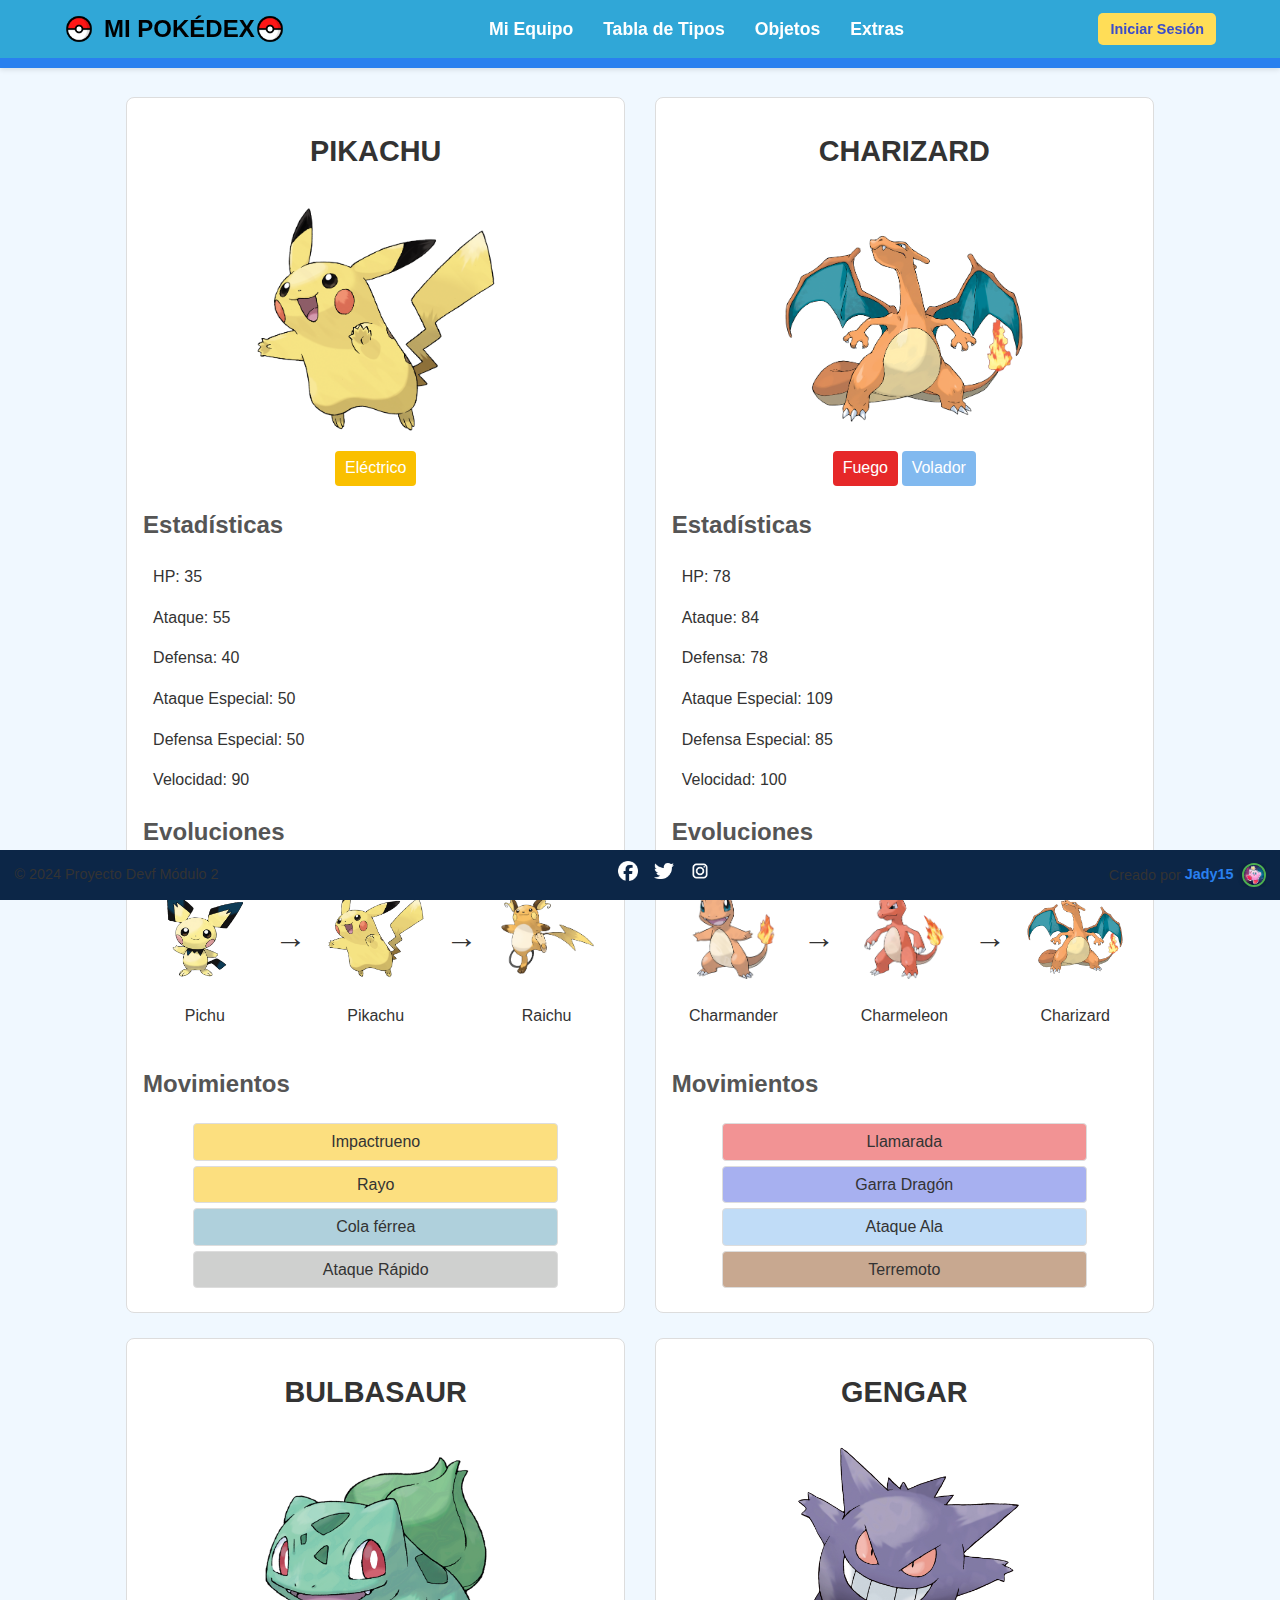
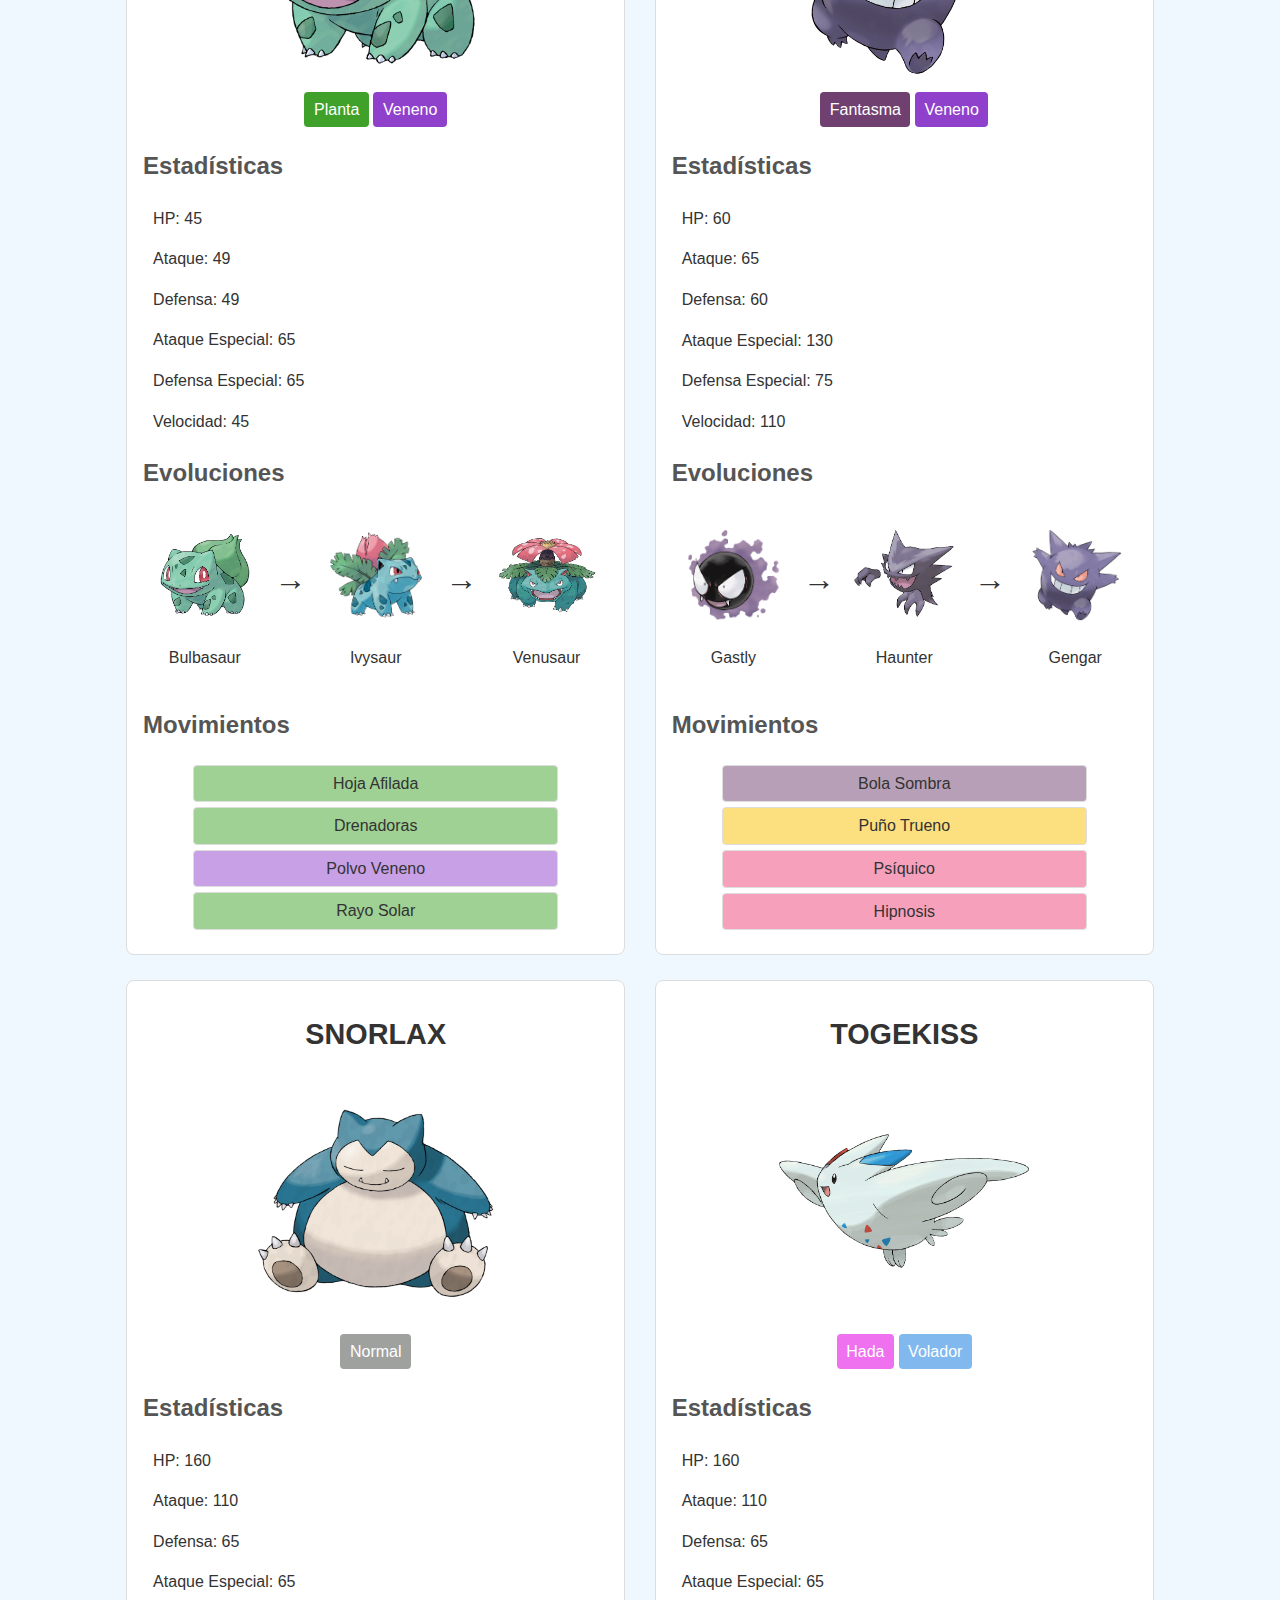
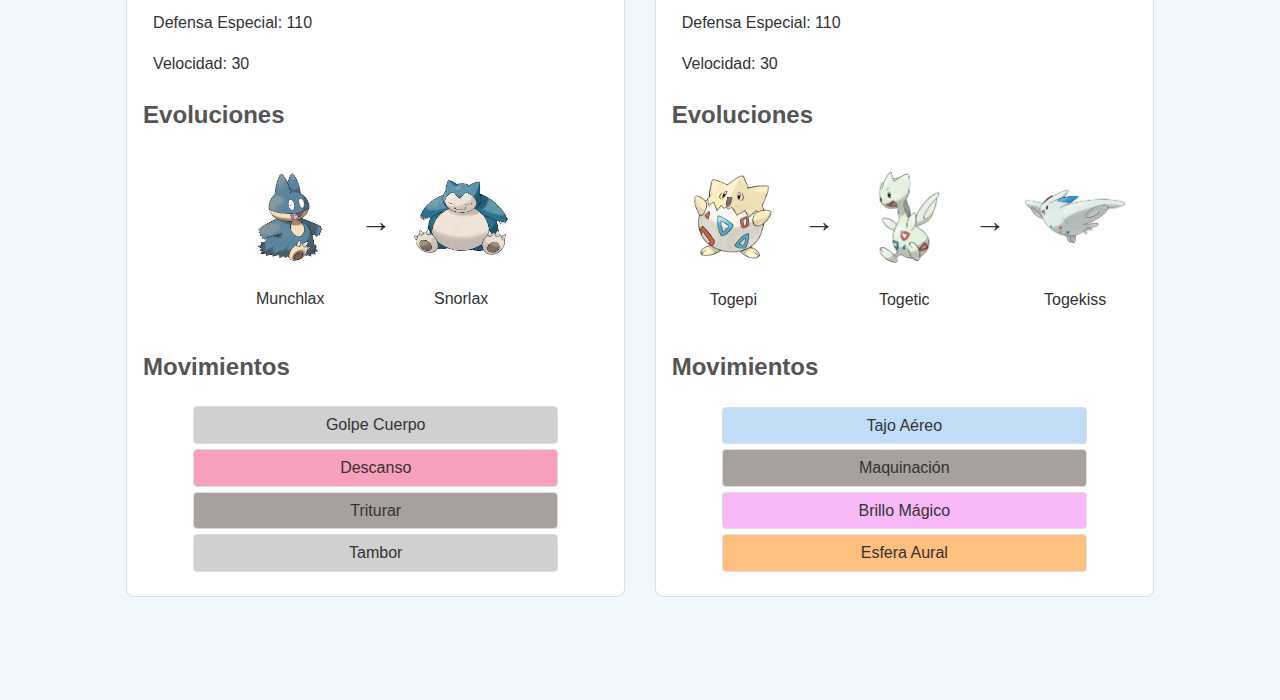
==== commit e54f6edb: "Se añadió sección "Tabla de tipos", enlistando cada tipo elemental junto con sus respectivas fortale" ====
--- a/index.html
+++ b/index.html
@@ -26,7 +26,7 @@
         <button class="menu-toggle" onclick="toggleMenu()">&#9776;</button>
         <ul class="nav-links">
             <li><a href="index.html">Mi Equipo</a></li>
-            <li><a href="#">Tabla de Tipos</a></li>
+            <li><a href="tabla-tipos.html">Tabla de Tipos</a></li>
             <li><a href="objetos.html">Objetos</a></li>
             <li><a href="#extras">Extras</a></li>
         </ul>
--- a/css/styles.css
+++ b/css/styles.css
@@ -2,6 +2,8 @@
     padding: 0;
     margin: 0;
     box-sizing: border-box;
+    font-family: "Poppins", sans-serif;
+    color: #333;
 }
 
 /* Estilo general */
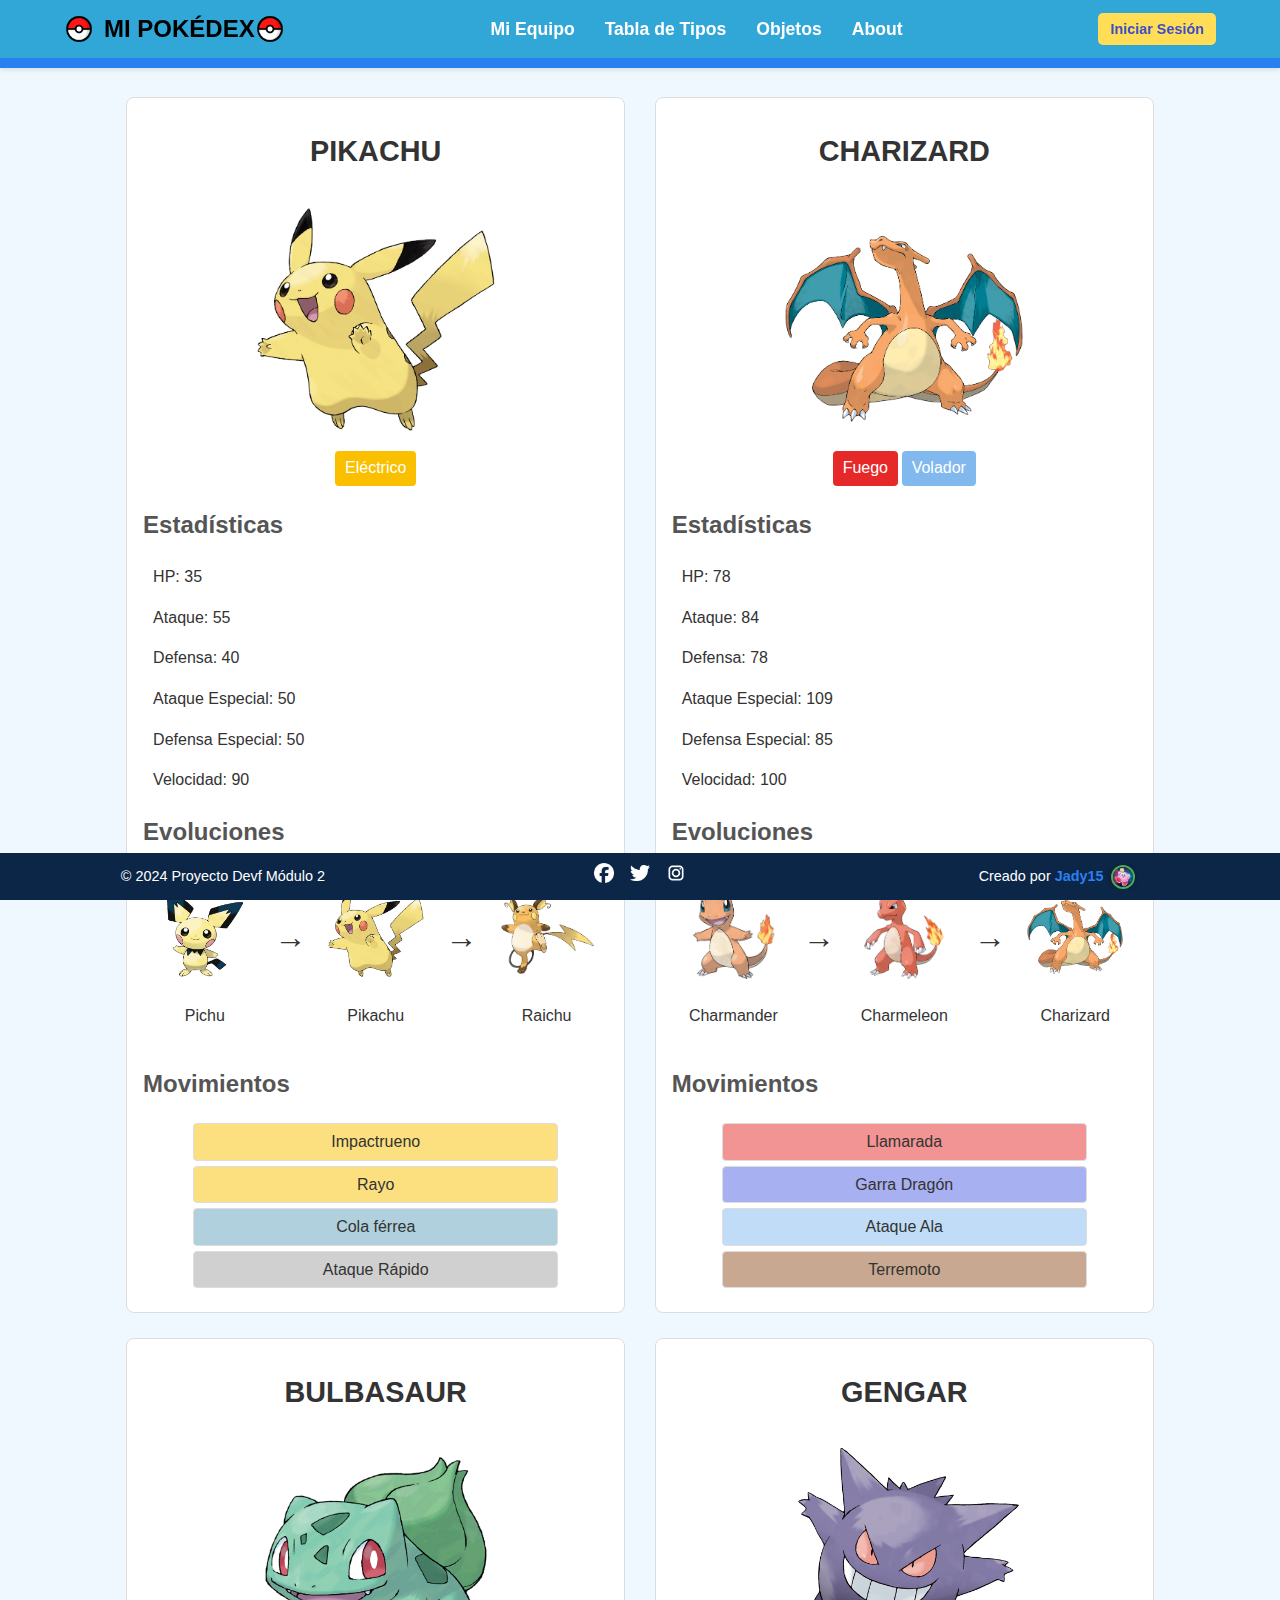
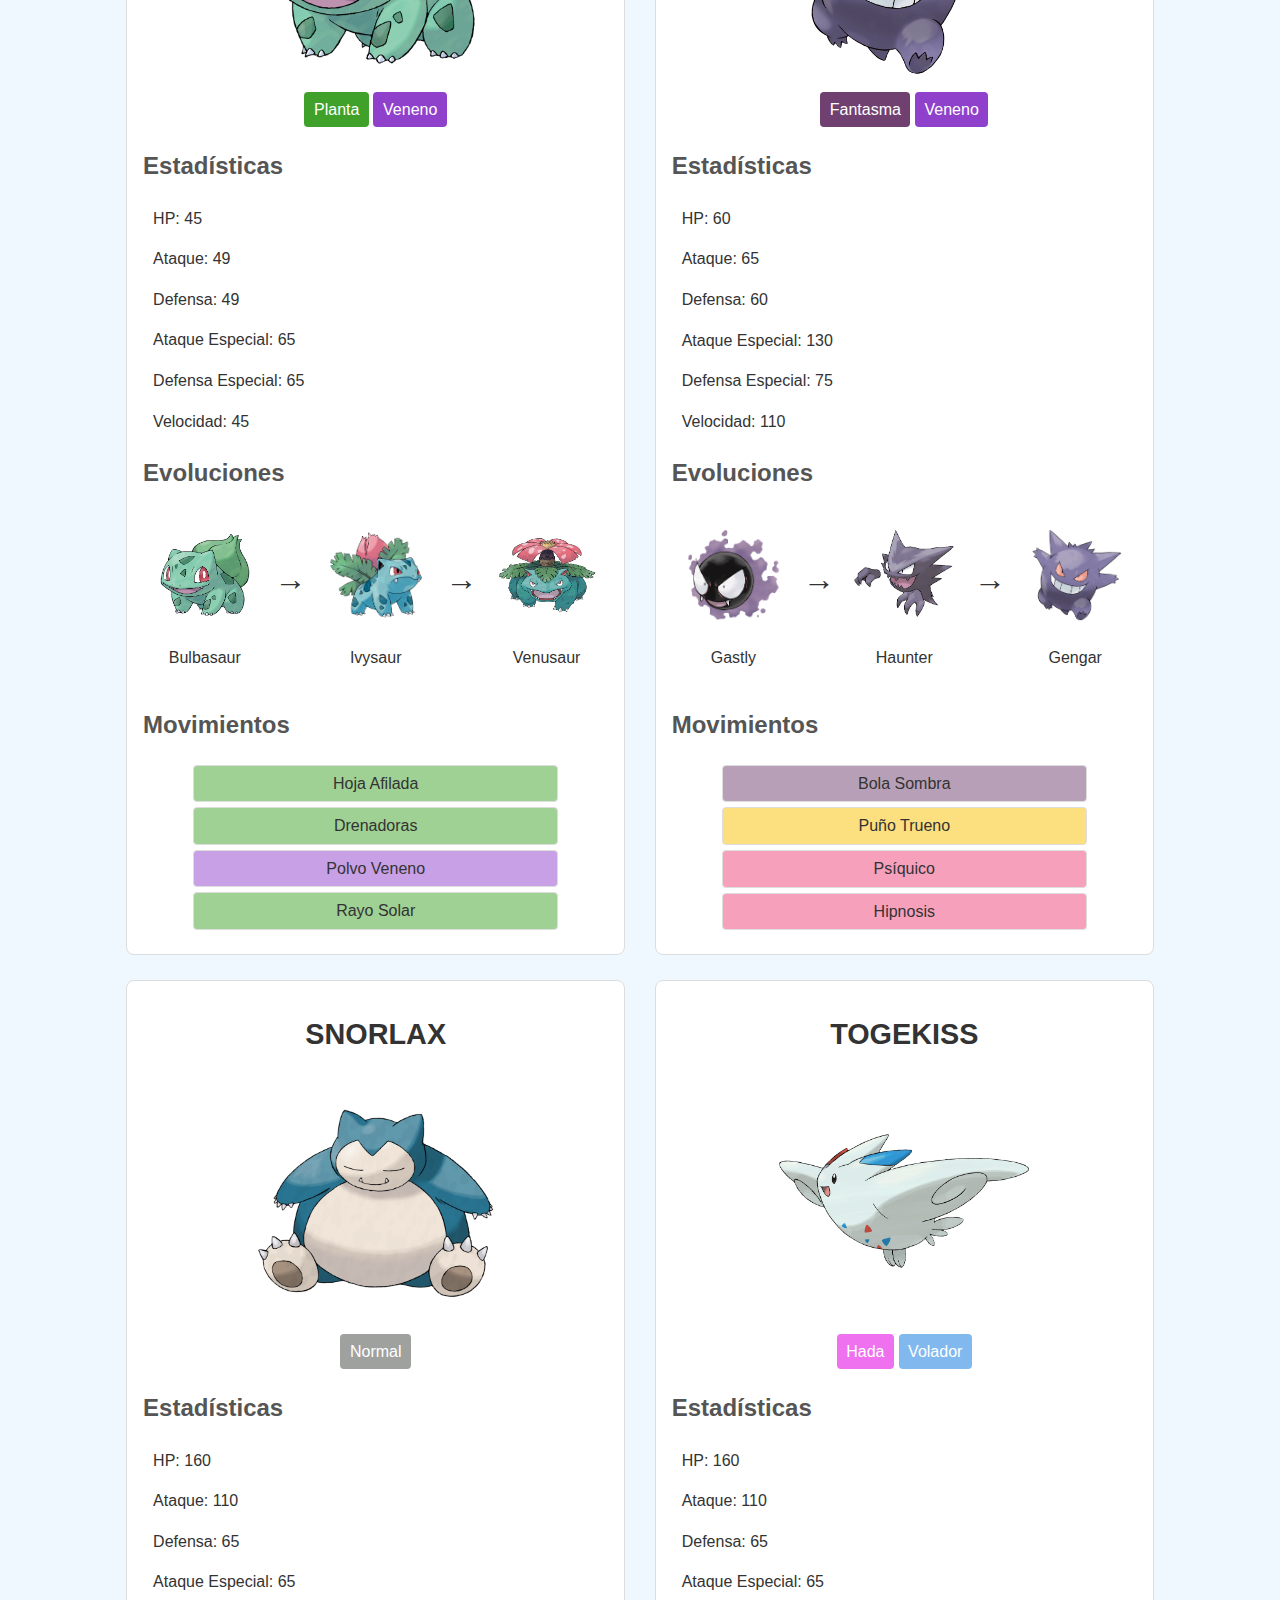
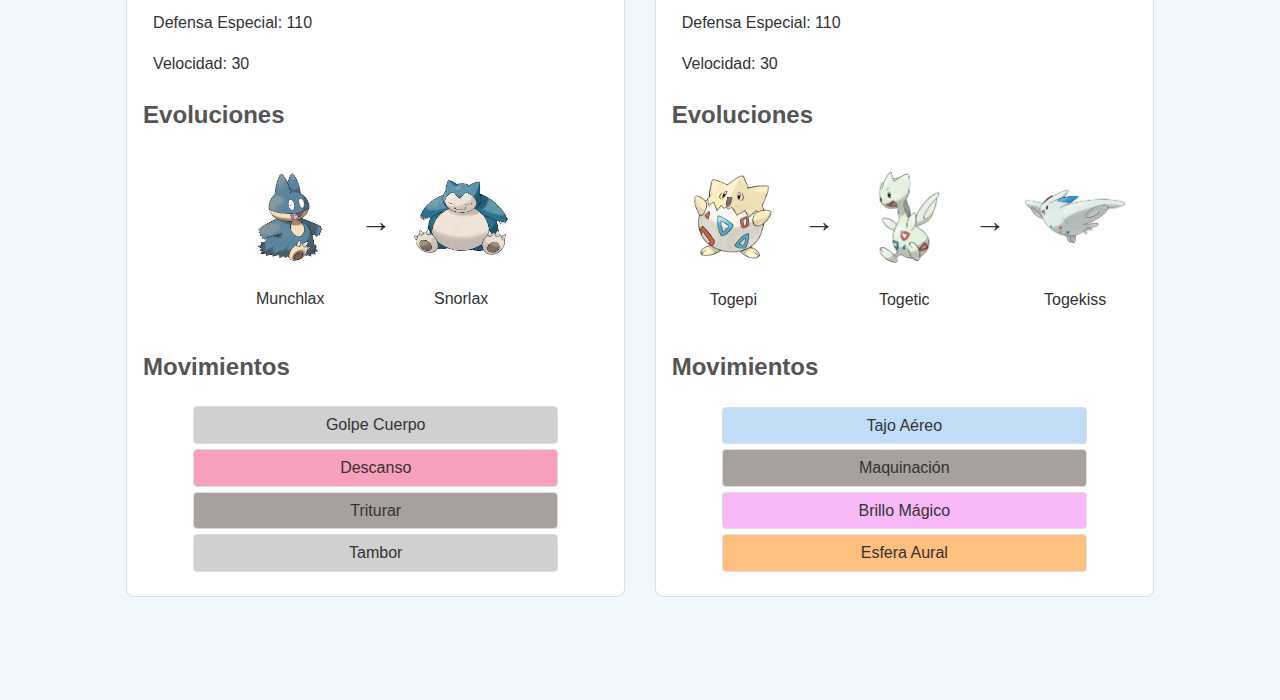
==== commit 1a272e64: "Implementación de sección "About" y corrección de efectividad de tipos en la "Tabla de tipos"" ====
--- a/index.html
+++ b/index.html
@@ -3,7 +3,7 @@
 <head>
     <meta charset="UTF-8">
     <meta name="viewport" content="width=device-width, initial-scale=1.0">
-    <title>Pokedex Básica</title>
+    <title>Mi Equipo - Mi Pokédex</title>
     <link rel="preconnect" href="https://fonts.googleapis.com">
     <link rel="preconnect" href="https://fonts.gstatic.com" crossorigin>
     <link href="https://fonts.googleapis.com/css2?family=Nunito+Sans:ital,opsz,wght@0,6..12,200..1000;1,6..12,200..1000&family=Outfit:wght@100..900&display=swap" rel="stylesheet">
@@ -28,7 +28,7 @@
             <li><a href="index.html">Mi Equipo</a></li>
             <li><a href="tabla-tipos.html">Tabla de Tipos</a></li>
             <li><a href="objetos.html">Objetos</a></li>
-            <li><a href="#extras">Extras</a></li>
+            <li><a href="about.html">About</a></li>
         </ul>
         <div class="actions">
             <button class="btn-login">Iniciar Sesión</button>
--- a/css/styles.css
+++ b/css/styles.css
@@ -3,7 +3,6 @@
     margin: 0;
     box-sizing: border-box;
     font-family: "Poppins", sans-serif;
-    color: #333;
 }
 
 /* Estilo general */
@@ -535,22 +534,30 @@
     color: #fff;
     padding: 0 1em;
     display: flex;
+    flex-wrap: wrap; /* Permite que los elementos se ajusten automáticamente */
     justify-content: space-between;
     align-items: center;
-    height: 50px;
+    height: auto; /* Ajusta automáticamente la altura si las secciones se apilan */
     font-family: Arial, sans-serif;
     font-size: 0.9em;
+    text-align: center; /* Centra el texto por defecto */
 }
 
 /* Secciones del footer */
 .footer-section {
+    flex: 1 1 30%; /* Cada sección ocupa al menos 30% del ancho disponible */
     display: flex;
     align-items: center;
-    justify-content: flex-start;
+    justify-content: center; /* Centra las secciones horizontalmente */
     overflow: hidden; /* Evita desbordamientos */
+    margin: 10px 0; /* Espaciado entre las filas en pantallas pequeñas */
 }
 
 /* Redes sociales */
+.social-icons {
+    justify-content: center; /* Centra los íconos dentro de su sección */
+}
+
 .social-icons a {
     margin: 0 8px;
     display: inline-block;
@@ -598,3 +605,33 @@
     transform: scale(1.1); /* Amplía ligeramente al pasar el cursor */
     transition: transform 0.3s ease;
 }
+
+/* Responsivo: Ajustes para pantallas pequeñas */
+@media (max-width: 768px) {
+    .footer {
+        position: static;
+        flex-direction: column;
+        text-align: center;
+        height: auto; 
+    }
+
+    .footer-section {
+        flex: 1 1 100%; /* Cada sección ocupa el ancho completo */
+        margin-bottom: 5px; /* Espaciado entre secciones */
+    }
+
+    .social-icons {
+        margin-top: 5px; 
+    }
+
+    .social-icons a {
+        margin: 0 5px; 
+    }
+
+    .social-icons img {
+        width: 24px; /* Tamaño ligeramente mayor en pantallas pequeñas */
+        height: 24px;
+    }
+}
+
+
